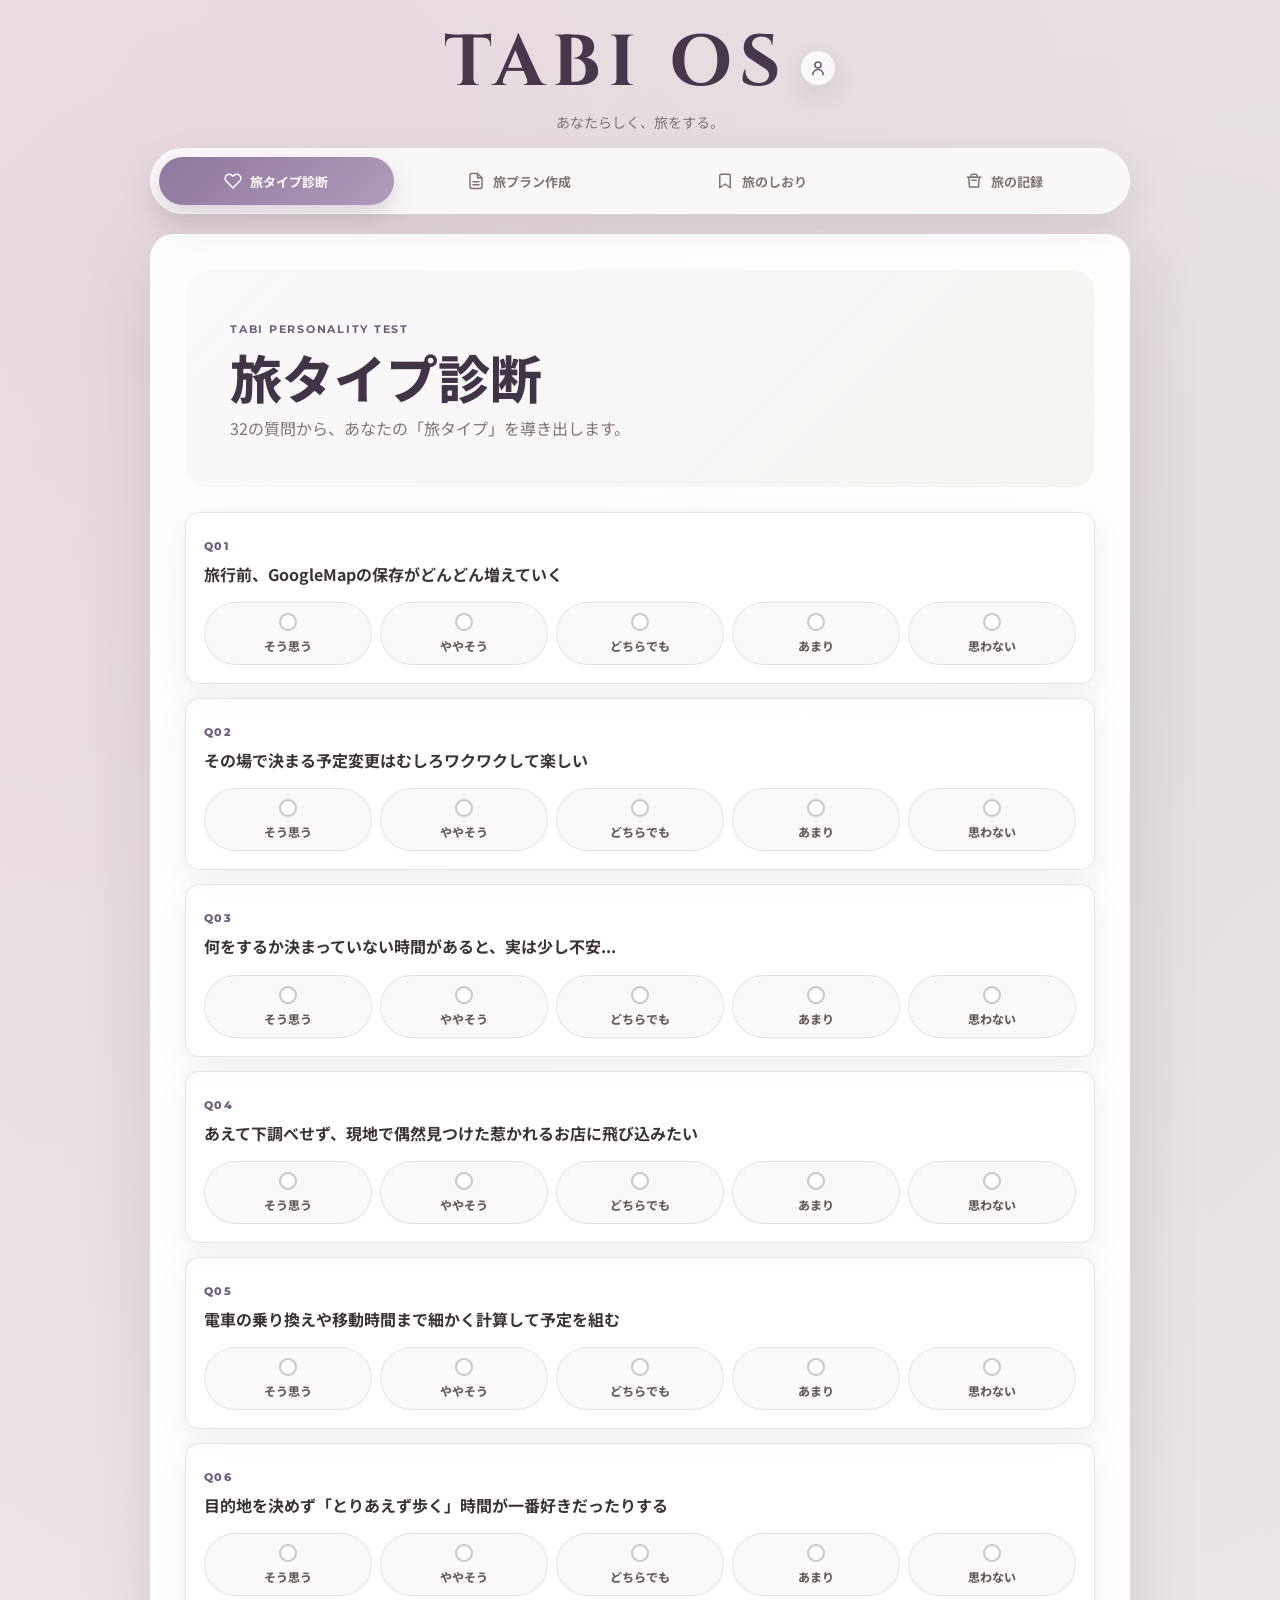
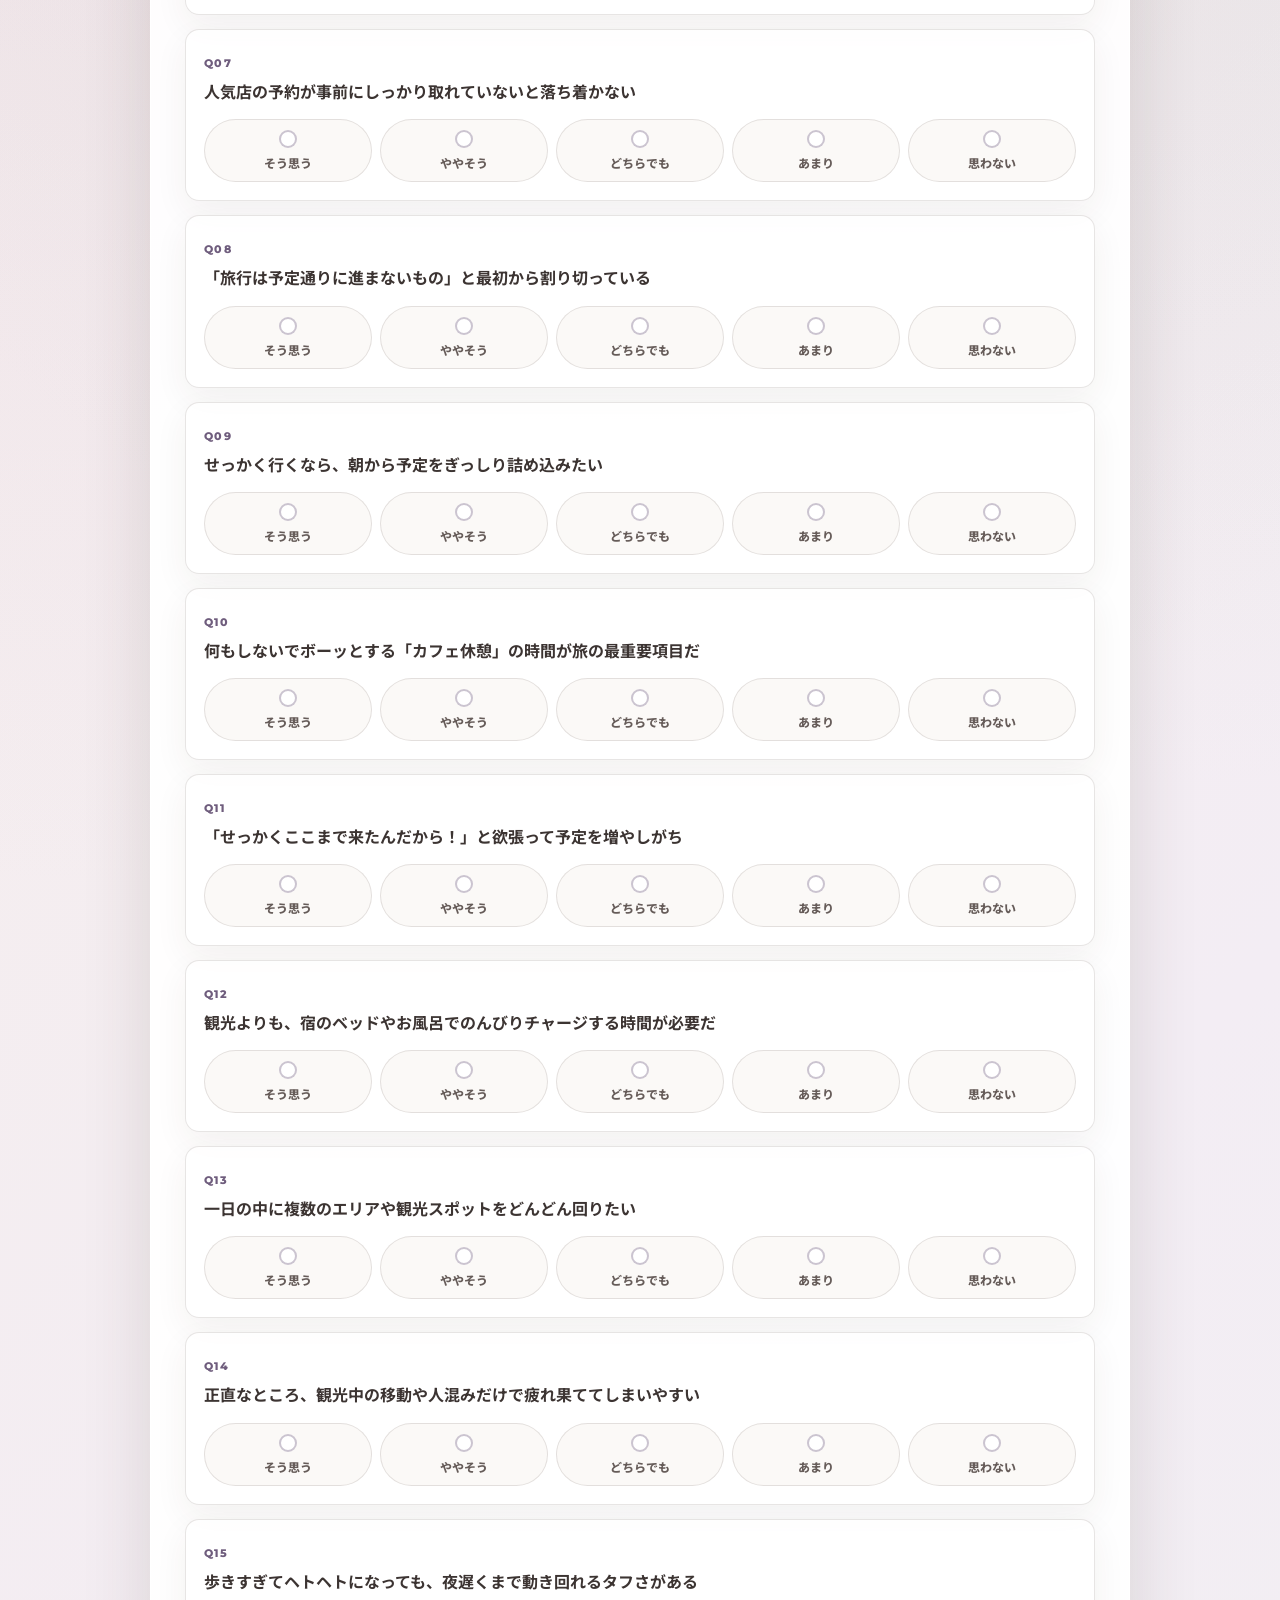
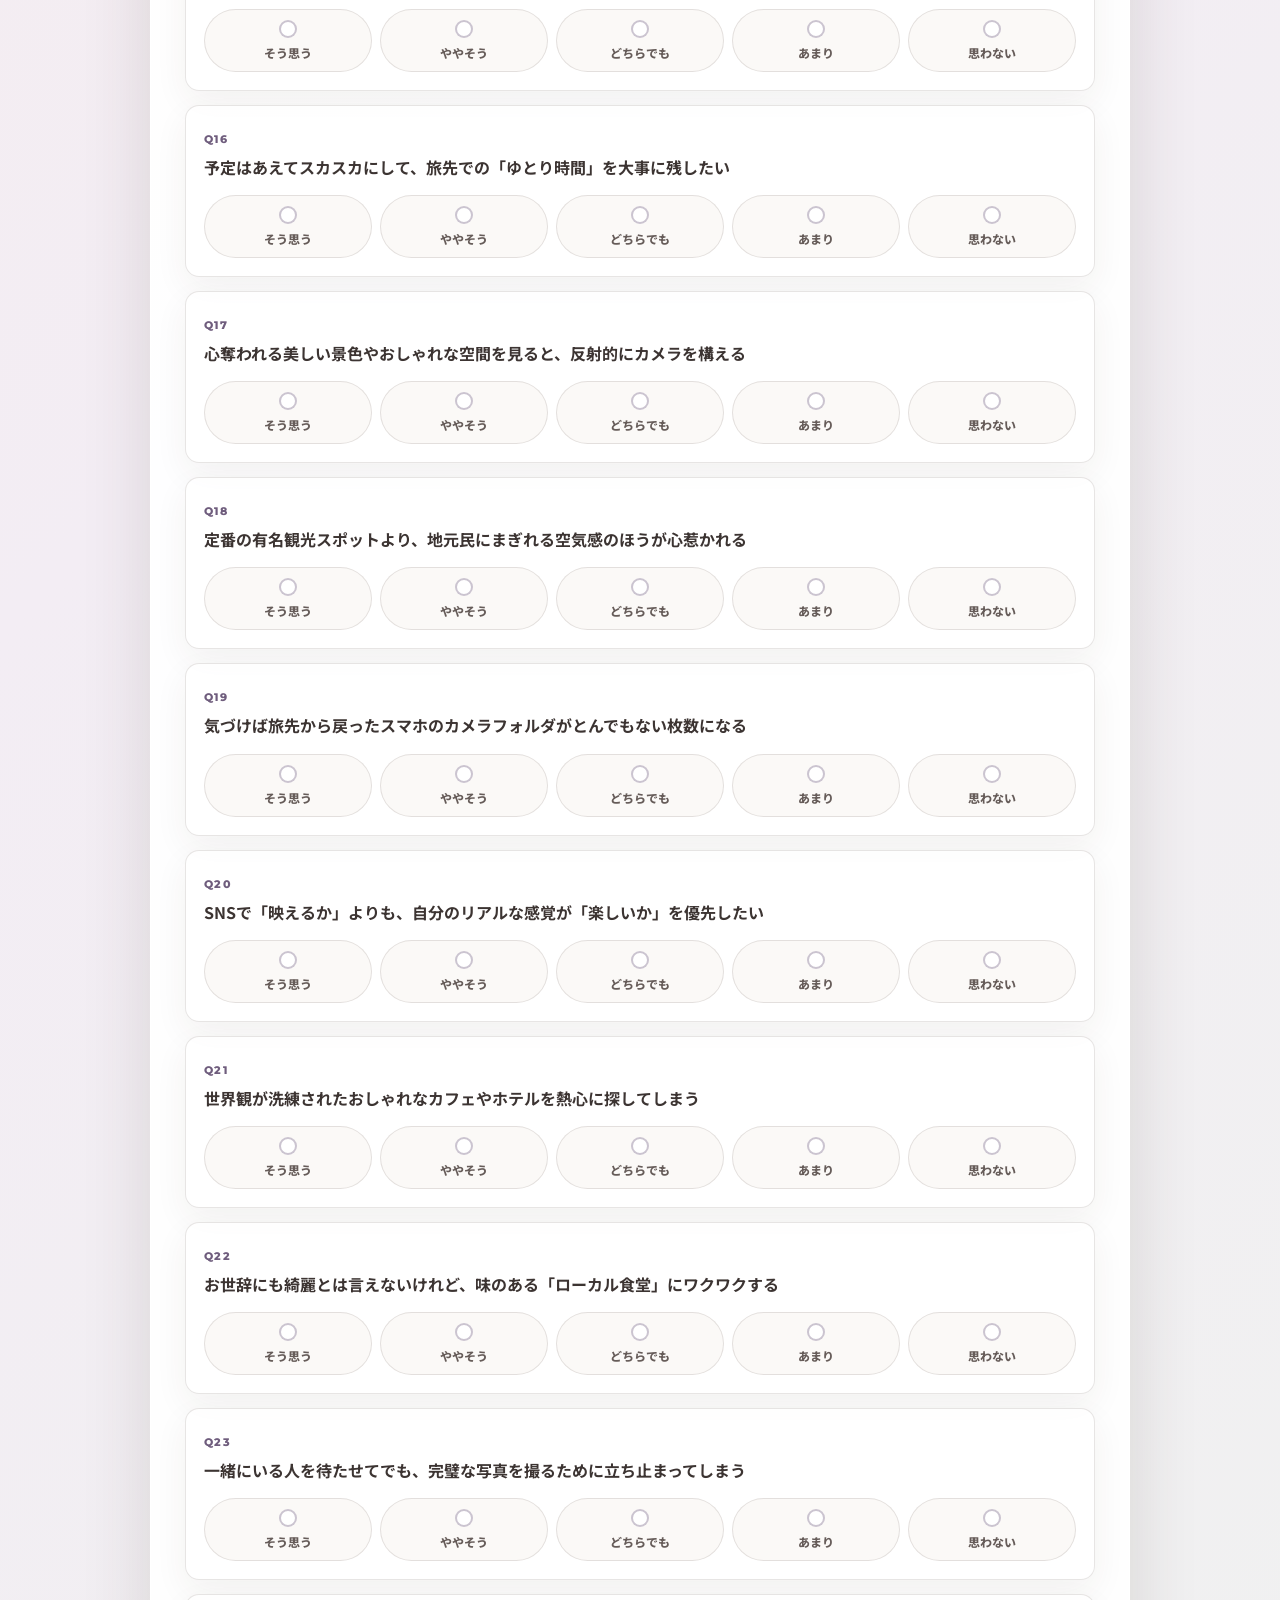
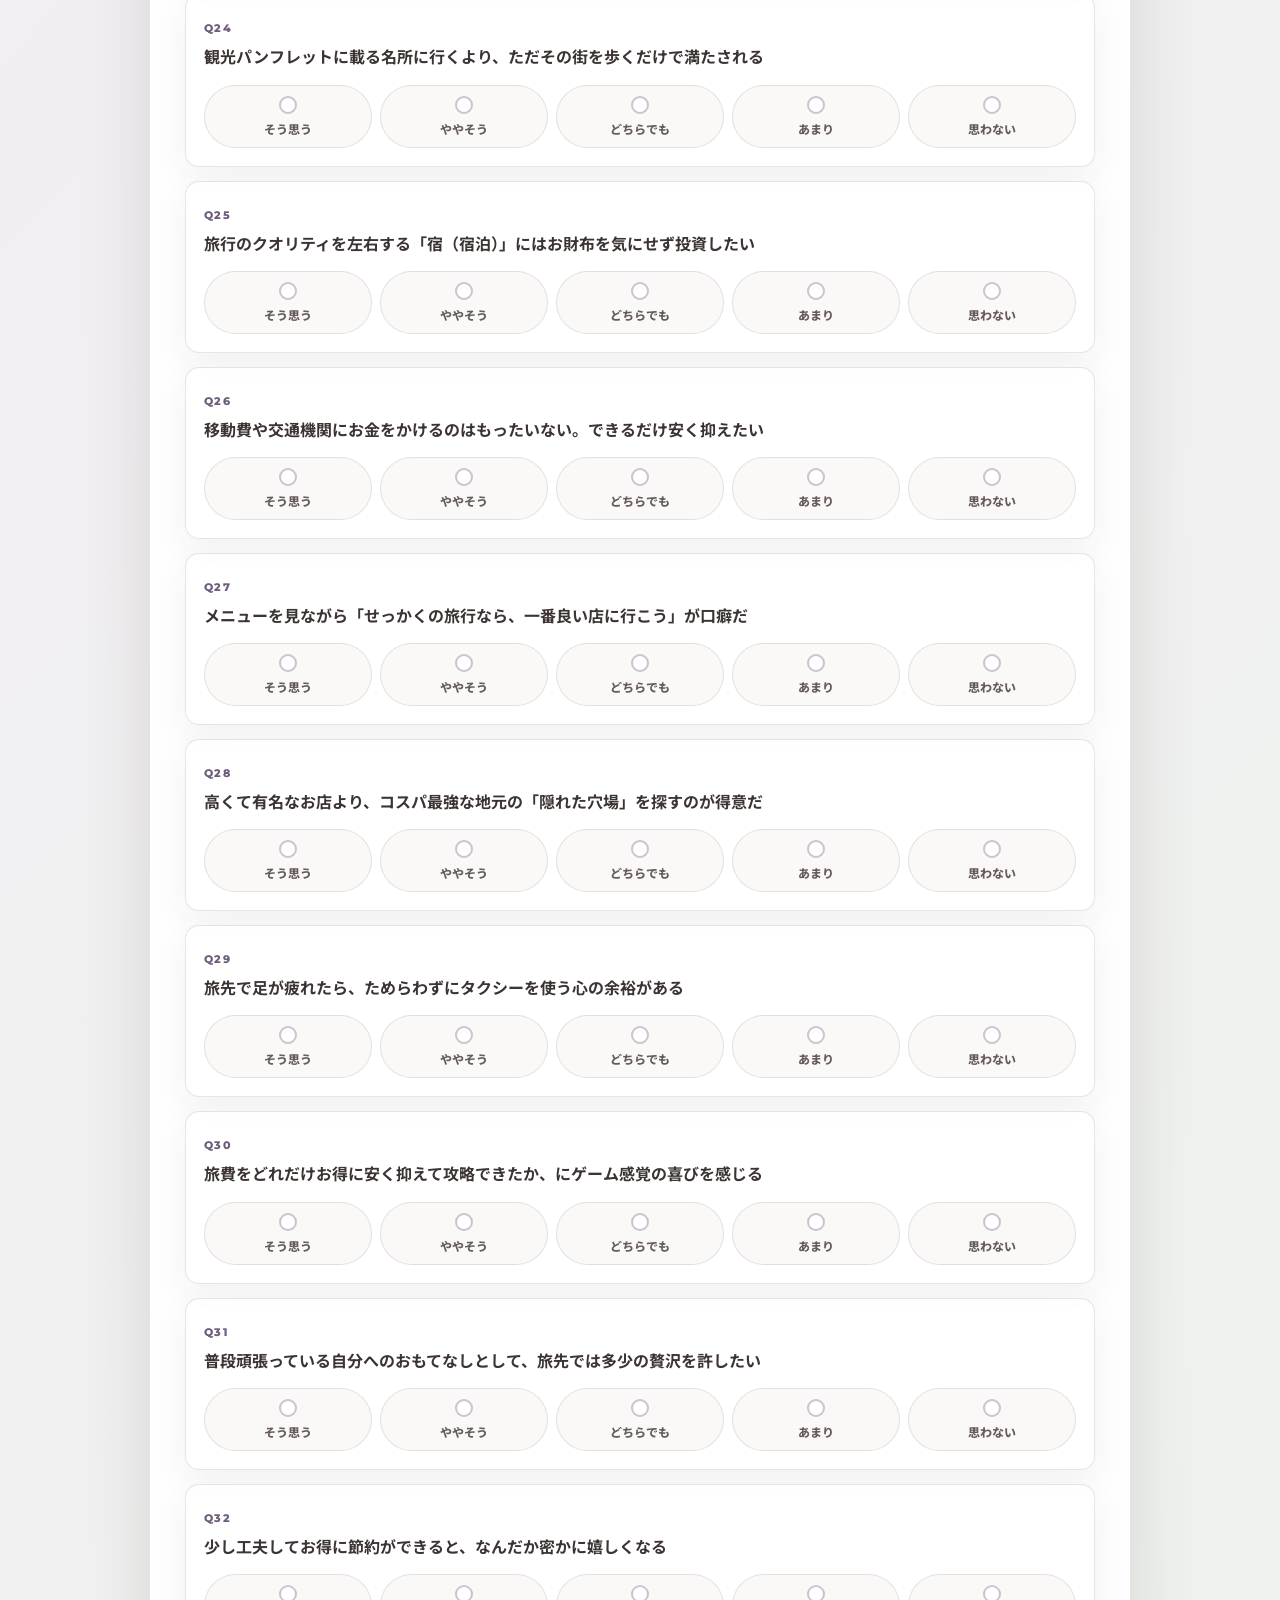
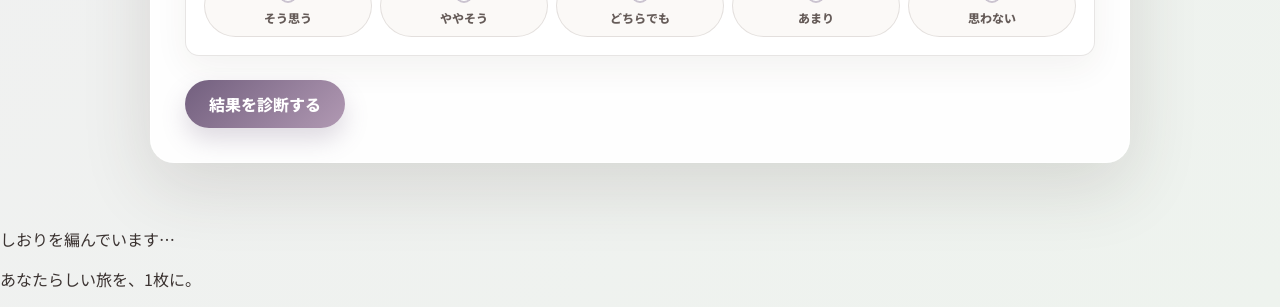
==== index.html @ e1bb1162 "Update index.html" ====
<!DOCTYPE html>
<html lang="ja">
<head>
<meta charset="UTF-8">
<meta name="viewport" content="width=device-width, initial-scale=1.0, user-scalable=no">
<title>TABI OS — あなたらしく、旅をする。</title>
<link rel="preconnect" href="https://fonts.googleapis.com">
<link rel="preconnect" href="https://fonts.gstatic.com" crossorigin>
<link href="https://fonts.googleapis.com/css2?family=Cinzel:wght@600;700&family=Montserrat:wght@400;500;600;700;800&family=Noto+Sans+JP:wght@300;400;500;700&family=Noto+Serif+JP:wght@700&display=swap" rel="stylesheet">
<link rel="stylesheet" href="style.css">
</head>
<body>
<!-- ━━ App Header ━━━━━━━━━━━━━━━━━━━━ -->
<header class="app-header">
<div class="header-brand-row">
<span class="header-eyecatch">TABI OS</span>
<button id="btn-profile" class="profile-btn" type="button" aria-label="プロフィールを表示">
<svg viewBox="0 0 24 24" aria-hidden="true" fill="none" stroke="currentColor" stroke-width="2.2" stroke-linecap="round" stroke-linejoin="round">
<circle cx="12" cy="8" r="4"></circle>
<path d="M5 21a7 7 0 0 1 14 0"></path>
</svg>
</button>
</div>
<p class="header-tagline">あなたらしく、旅をする。</p>
</header>

<!-- ━━ Tab Navigation (sticky) ━━━━━━━ -->
<nav class="tab-nav" id="tabNav">
<button class="tab-btn active" data-panel="diagnosis">
<svg class="tab-icon" viewBox="0 0 24 24" fill="none" stroke="currentColor" stroke-width="2" stroke-linecap="round" stroke-linejoin="round"><path d="M20.84 4.61a5.5 5.5 0 0 0-7.78 0L12 5.67l-1.06-1.06a5.5 5.5 0 0 0-7.78 7.78l1.06 1.06L12 21.23l7.78-7.78 1.06-1.06a5.5 5.5 0 0 0 0-7.78z"></path></svg>
<span class="tab-label">旅タイプ診断</span>
</button>
<button class="tab-btn" data-panel="prompt">
<svg class="tab-icon" viewBox="0 0 24 24" fill="none" stroke="currentColor" stroke-width="2" stroke-linecap="round" stroke-linejoin="round"><path d="M14 2H6a2 2 0 0 0-2 2v16a2 2 0 0 0 2 2h12a2 2 0 0 0 2-2V8z"></path><polyline points="14 2 14 8 20 8"></polyline><line x1="16" y1="13" x2="8" y2="13"></line><line x1="16" y1="17" x2="8" y2="17"></line></svg>
<span class="tab-label">旅プラン作成</span>
</button>
<button class="tab-btn" data-panel="shiori">
<svg class="tab-icon" viewBox="0 0 24 24" fill="none" stroke="currentColor" stroke-width="2" stroke-linecap="round" stroke-linejoin="round"><path d="M19 21l-7-5-7 5V5a2 2 0 0 1 2-2h10a2 2 0 0 1 2 2z"></path></svg>
<span class="tab-label">旅のしおり</span>
</button>
<button class="tab-btn" data-panel="archive">
<svg class="tab-icon" viewBox="0 0 24 24" fill="none" stroke="currentColor" stroke-width="2" stroke-linecap="round" stroke-linejoin="round"><path d="M3 7h18"></path><path d="M5 7l1 13h12l1-13"></path><path d="M9 11h6"></path><path d="M10 3h4a2 2 0 0 1 2 2v2H8V5a2 2 0 0 1 2-2z"></path></svg>
<span class="tab-label">旅の記録</span>
</button>
</nav>

<!-- ━━ Main Panels ━━━━━━━━━━━━━━━━━━━ -->
<main class="app-main">

<!-- ══════════════════════════════════
     PANEL 1: 旅タイプ診断
     ══════════════════════════════════ -->
<section id="panel-diagnosis" class="app-panel active">
  <div class="panel-inner">

    <div class="panel-hero panel-hero--diagnosis">
      <span class="hero-eyecatch">Tabi Personality Test</span>
      <h2 class="hero-title">旅タイプ診断</h2>
      <p class="hero-desc">32の質問から、あなたの「旅タイプ」を導き出します。</p>
    </div>

    <form id="quiz-form" novalidate>
      <div id="questions-container" class="questions-wrapper"></div>
      <div id="quiz-error" class="error-toast" style="display:none;"></div>
      <div class="form-actions">
        <button type="submit" class="btn-primary">結果を診断する</button>
      </div>
    </form>

    <!-- 診断結果 -->
    <div id="result-view" class="diagnosis-result" style="display:none;">
  <div class="result-img-wrap">
    <img id="result-img" class="result-img" src="" alt="旅タイプイラスト">
    <div id="result-img-fallback" class="result-img-fallback">
      <span class="fallback-icon">✦</span>
      <p>イラスト準備中</p>
    </div>
  </div>
      <span id="result-code" class="result-code"></span>
      <h2 id="result-name" class="result-name"></h2>
      <p id="result-tagline" class="result-tagline"></p>
      <div class="result-desc-card">
        <p id="result-desc"></p>
      </div>
      <div class="axis-chart">
        <h4 class="axis-chart-title">— 旅パラメータ —</h4>
        <div class="axis-row">
          <span class="axis-l">P 計画型</span>
          <div class="axis-track"><div id="bar-PF" class="axis-bar"></div></div>
          <span class="axis-r">F 自由型</span>
        </div>
        <div class="axis-row">
          <span class="axis-l">A アクティブ</span>
          <div class="axis-track"><div id="bar-AC" class="axis-bar"></div></div>
          <span class="axis-r">C チル</span>
        </div>
        <div class="axis-row">
          <span class="axis-l">V 映え</span>
          <div class="axis-track"><div id="bar-VE" class="axis-bar"></div></div>
          <span class="axis-r">E 体験</span>
        </div>
        <div class="axis-row">
          <span class="axis-l">L 贅沢</span>
          <div class="axis-track"><div id="bar-LS" class="axis-bar"></div></div>
          <span class="axis-r">S 節約</span>
        </div>
      </div>
      <button id="btn-to-prompt" class="btn-primary mt-20">このタイプで旅プランを作る →</button>
      <button id="btn-save-diagnosis" class="btn-ghost">診断結果を画像保存</button>
      <button id="btn-reset-quiz" class="btn-ghost">もう一度診断する</button>
    </div>

  </div>
</section>

<!-- ══════════════════════════════════
     PANEL 2: 旅プラン作成
     ══════════════════════════════════ -->
<section id="panel-prompt" class="app-panel">
  <div class="panel-inner">

    <div class="panel-hero panel-hero--prompt">
      <span class="hero-eyecatch">Trip Plan Generator</span>
      <h2 class="hero-title">旅プラン作成</h2>
      <p class="hero-desc">条件を入力してChatGPT用プロンプトを生成します。</p>
    </div>

    <form id="prompt-form" novalidate>

      <!-- 01 旅のキャスト -->
      <div class="form-section">
        <h3 class="section-heading"><span class="section-num">01</span>旅のキャスト</h3>

        <div class="form-group">
          <label class="form-label">あなたの旅タイプ <span class="req">*</span></label>
          <select id="my-personality" class="form-select" required>
            <option value="" disabled selected>選択してください</option>
            <option value="旅演出家">旅演出家 (PAVL)</option>
            <option value="景色収集家">景色収集家 (PAVS)</option>
            <option value="感性探訪家">感性探訪家 (PAEL)</option>
            <option value="路地開拓士">路地開拓士 (PAES)</option>
            <option value="余白貴族">余白貴族 (PCVL)</option>
            <option value="カフェ漂流家">カフェ漂流家 (PCVS)</option>
            <option value="癒し滞在家">癒し滞在家 (PCEL)</option>
            <option value="静かな放浪家">静かな放浪家 (PCES)</option>
            <option value="夜更かし演出家">夜更かし演出家 (FAVL)</option>
            <option value="映え放浪家">映え放浪家 (FAVS)</option>
            <option value="自由探検家">自由探検家 (FAEL)</option>
            <option value="気まぐれ開拓士">気まぐれ開拓士 (FAES)</option>
            <option value="月夜の漂流家">月夜の漂流家 (FCVL)</option>
            <option value="余白収集家">余白収集家 (FCVS)</option>
            <option value="空気感旅行家">空気感旅行家 (FCEL)</option>
            <option value="風まかせ人">風まかせ人 (FCES)</option>
          </select>
        </div>

        <div class="form-group">
          <label class="form-label">誰と行く？ <span class="req">*</span></label>
          <div class="chips">
            <input type="radio" id="c-solo" name="companion" value="一人旅" class="chip-r" checked>
            <label for="c-solo" class="chip">一人旅</label>
            <input type="radio" id="c-lover" name="companion" value="恋人" class="chip-r">
            <label for="c-lover" class="chip">恋人</label>
            <input type="radio" id="c-friends" name="companion" value="友達" class="chip-r">
            <label for="c-friends" class="chip">友達</label>
            <input type="radio" id="c-family" name="companion" value="家族" class="chip-r">
            <label for="c-family" class="chip">家族</label>
            <input type="radio" id="c-couple" name="companion" value="夫婦" class="chip-r">
            <label for="c-couple" class="chip">夫婦</label>
          </div>
        </div>

        <div id="partner-wrap" class="form-group" style="display:none;">
          <label class="form-label">同行者の旅タイプ <span class="opt">任意</span></label>
          <select id="partner-personality" class="form-select">
            <option value="">わからない / 指定なし</option>
            <option value="旅演出家">旅演出家 (PAVL)</option>
            <option value="景色収集家">景色収集家 (PAVS)</option>
            <option value="感性探訪家">感性探訪家 (PAEL)</option>
            <option value="路地開拓士">路地開拓士 (PAES)</option>
            <option value="余白貴族">余白貴族 (PCVL)</option>
            <option value="カフェ漂流家">カフェ漂流家 (PCVS)</option>
            <option value="癒し滞在家">癒し滞在家 (PCEL)</option>
            <option value="静かな放浪家">静かな放浪家 (PCES)</option>
            <option value="夜更かし演出家">夜更かし演出家 (FAVL)</option>
            <option value="映え放浪家">映え放浪家 (FAVS)</option>
            <option value="自由探検家">自由探検家 (FAEL)</option>
            <option value="気まぐれ開拓士">気まぐれ開拓士 (FAES)</option>
            <option value="月夜の漂流家">月夜の漂流家 (FCVL)</option>
            <option value="余白収集家">余白収集家 (FCVS)</option>
            <option value="空気感旅行家">空気感旅行家 (FCEL)</option>
            <option value="風まかせ人">風まかせ人 (FCES)</option>
          </select>
        </div>
      </div>

      <!-- 02 旅の輪郭 -->
      <div class="form-section">
        <h3 class="section-heading"><span class="section-num">02</span>旅の輪郭</h3>

        <div class="form-group">
          <label class="form-label" for="destination">行き先 <span class="req">*</span></label>
          <input type="text" id="destination" class="form-input" placeholder="例: 京都、宮古島、韓国ソウル" required>
        </div>

        <div class="form-row">
          <div class="form-group">
            <label class="form-label" for="arrival-dt">到着日時 <span class="req">*</span></label>
            <input type="datetime-local" id="arrival-dt" class="form-input" required>
          </div>
          <div class="form-group">
            <label class="form-label" for="departure-dt">出発日時 <span class="req">*</span></label>
            <input type="datetime-local" id="departure-dt" class="form-input" required>
          </div>
        </div>

        <div class="form-row">
          <div class="form-group">
            <label class="form-label" for="duration">日程 <span class="req">*</span></label>
            <select id="duration" class="form-select" required>
              <option value="" disabled selected>選択</option>
              <option value="日帰り">日帰り</option>
              <option value="1泊2日">1泊2日</option>
              <option value="2泊3日">2泊3日</option>
              <option value="3泊4日">3泊4日</option>
              <option value="4泊以上">4泊以上</option>
            </select>
          </div>
          <div class="form-group">
            <label class="form-label" for="members">人数 <span class="req">*</span></label>
            <input type="number" id="members" class="form-input" min="1" value="1" required>
          </div>
        </div>

        <div class="form-row">
          <div class="form-group">
            <label class="form-label" for="budget">予算（1人） <span class="req">*</span></label>
            <select id="budget" class="form-select" required>
              <option value="" disabled selected>選択</option>
              <option value="3万円以下">3万円以下</option>
              <option value="5万円程度">5万円程度</option>
              <option value="10万円程度">10万円程度</option>
              <option value="15万円以上">15万円以上</option>
            </select>
          </div>
          <div class="form-group">
            <label class="form-label" for="transport">移動手段 <span class="req">*</span></label>
            <select id="transport" class="form-select" required>
              <option value="" disabled selected>選択</option>
              <option value="車・レンタカー">車・レンタカー</option>
              <option value="新幹線">新幹線</option>
              <option value="飛行機">飛行機</option>
              <option value="電車・バス等の公共交通機関">公共交通機関</option>
              <option value="徒歩中心">徒歩中心</option>
              <option value="現地で決める">現地で決める</option>
            </select>
          </div>
        </div>
      </div>

      <!-- 03 コンディション -->
      <div class="form-section">
        <h3 class="section-heading"><span class="section-num">03</span>旅のコンディション</h3>

        <div class="form-group">
          <label class="form-label">旅のテーマ <span class="opt">複数可</span></label>
          <div class="chips">
            <input type="checkbox" id="th-heal" value="癒されたい" class="chip-c">
            <label for="th-heal" class="chip">癒されたい</label>
            <input type="checkbox" id="th-fun" value="はしゃぎたい" class="chip-c">
            <label for="th-fun" class="chip">はしゃぎたい</label>
            <input type="checkbox" id="th-eat" value="食べまくりたい" class="chip-c">
            <label for="th-eat" class="chip">食べまくりたい</label>
            <input type="checkbox" id="th-photo" value="写真を撮りたい" class="chip-c">
            <label for="th-photo" class="chip">写真を撮りたい</label>
            <input type="checkbox" id="th-nature" value="自然に逃げたい" class="chip-c">
            <label for="th-nature" class="chip">自然に逃げたい</label>
            <input type="checkbox" id="th-luxury" value="贅沢したい" class="chip-c">
            <label for="th-luxury" class="chip">贅沢したい</label>
            <input type="checkbox" id="th-special" value="非日常を味わいたい" class="chip-c">
            <label for="th-special" class="chip">非日常を味わいたい</label>
          </div>
        </div>

        <div class="form-group">
          <label class="form-label">体力ペース <span class="req">*</span></label>
          <div class="chips">
            <input type="radio" id="ft-full" name="fatigue" value="朝から夜までアクティブに動ける" class="chip-r" checked>
            <label for="ft-full" class="chip">朝から夜まで動ける</label>
            <input type="radio" id="ft-rest" name="fatigue" value="お昼すぎにカフェ休憩が欲しい" class="chip-r">
            <label for="ft-rest" class="chip">昼に休憩欲しい</label>
            <input type="radio" id="ft-few" name="fatigue" value="1日2〜3箇所をのんびり" class="chip-r">
            <label for="ft-few" class="chip">2〜3箇所で十分</label>
            <input type="radio" id="ft-tired" name="fatigue" value="移動が長いとすぐ疲れる" class="chip-r">
            <label for="ft-tired" class="chip">移動で疲れる</label>
          </div>
        </div>
      </div>

      <!-- 04 こだわりとタブー -->
      <div class="form-section">
        <h3 class="section-heading"><span class="section-num">04</span>こだわりとタブー</h3>

        <div class="form-group">
          <label class="form-label">ごはんの優先事項 <span class="req">*</span></label>
          <div class="chips">
            <input type="radio" id="eat-q" name="eat" value="行列があっても名店に行きたい" class="chip-r" checked>
            <label for="eat-q" class="chip">行列店でも行く</label>
            <input type="radio" id="eat-m" name="eat" value="雰囲気や空間を大切にしたい" class="chip-r">
            <label for="eat-m" class="chip">雰囲気重視</label>
            <input type="radio" id="eat-c" name="eat" value="コスパ重視で美味しい店" class="chip-r">
            <label for="eat-c" class="chip">コスパ重視</label>
            <input type="radio" id="eat-l" name="eat" value="地元の人が愛するローカル店" class="chip-r">
            <label for="eat-l" class="chip">ローカル重視</label>
          </div>
        </div>

        <div class="form-group">
          <label class="form-label">写真・スマホの距離感 <span class="req">*</span></label>
          <div class="chips">
            <input type="radio" id="ph-hv" name="photo" value="最高の1枚のために時間をかけたい" class="chip-r" checked>
            <label for="ph-hv" class="chip">かなり撮りたい</label>
            <input type="radio" id="ph-lt" name="photo" value="思い出用に数枚あれば十分" class="chip-r">
            <label for="ph-lt" class="chip">数枚でOK</label>
            <input type="radio" id="ph-ex" name="photo" value="体験優先でスマホはサブ" class="chip-r">
            <label for="ph-ex" class="chip">体験優先</label>
            <input type="radio" id="ph-dt" name="photo" value="デジタルデトックスしたい" class="chip-r">
            <label for="ph-dt" class="chip">スマホ最小限</label>
          </div>
        </div>

        <div class="form-group">
          <label class="form-label">避けたいこと <span class="opt">複数可</span></label>
          <div class="chips">
            <input type="checkbox" id="av-q" value="行列" class="chip-c">
            <label for="av-q" class="chip">行列</label>
            <input type="checkbox" id="av-cr" value="激しい混雑・人混み" class="chip-c">
            <label for="av-cr" class="chip">人混み</label>
            <input type="checkbox" id="av-er" value="早起き" class="chip-c">
            <label for="av-er" class="chip">早起き</label>
            <input type="checkbox" id="av-ti" value="詰め込みスケジュール" class="chip-c">
            <label for="av-ti" class="chip">詰め込み</label>
            <input type="checkbox" id="av-lm" value="長距離移動" class="chip-c">
            <label for="av-lm" class="chip">長距離移動</label>
            <input type="checkbox" id="av-op" value="観光地価格の店" class="chip-c">
            <label for="av-op" class="chip">観光地価格</label>
          </div>
        </div>

        <div class="form-group">
          <label class="form-label">宿に求めること <span class="opt">複数可</span></label>
          <div class="chips">
            <input type="checkbox" id="ht-sl" value="寝れれば十分" class="chip-c">
            <label for="ht-sl" class="chip">寝れればOK</label>
            <input type="checkbox" id="ht-sa" value="サウナ・整い体験" class="chip-c">
            <label for="ht-sa" class="chip">サウナ</label>
            <input type="checkbox" id="ht-vw" value="客室からの絶景" class="chip-c">
            <label for="ht-vw" class="chip">景色</label>
            <input type="checkbox" id="ht-ph" value="インテリアや空間が映える" class="chip-c">
            <label for="ht-ph" class="chip">映え</label>
            <input type="checkbox" id="ht-on" value="温泉・大浴場" class="chip-c">
            <label for="ht-on" class="chip">温泉</label>
            <input type="checkbox" id="ht-lc" value="交通アクセスの良い立地" class="chip-c">
            <label for="ht-lc" class="chip">立地</label>
          </div>
        </div>
      </div>

      <div id="prompt-error" class="error-toast" style="display:none;"></div>

      <div class="form-actions">
        <button type="submit" class="btn-primary">プロンプトを生成する</button>
      </div>
    </form>

    <!-- プロンプト出力 -->
    <div id="prompt-result" class="prompt-result" style="display:none;">
      <div class="prompt-result-hd">
        <span class="prompt-result-label">Your Prompt</span>
        <button id="btn-copy-prompt" class="btn-copy">コピー</button>
      </div>
      <pre id="prompt-output" class="prompt-output"></pre>
      <p id="copy-toast" class="copy-toast" style="display:none;">✦ コピーしました！ChatGPTに貼り付けてください。</p>
    </div>

  </div>
</section>

<!-- ══════════════════════════════════
     PANEL 3: 旅のしおり
     ══════════════════════════════════ -->
<section id="panel-shiori" class="app-panel">
  <div class="panel-inner">

    <div class="panel-hero panel-hero--shiori">
      <span class="hero-eyecatch">Mobile Shiori</span>
      <h2 class="hero-title">旅のしおり</h2>
      <p class="hero-desc">ChatGPTのJSONを貼り付けて、旅のしおりを生成します。</p>
    </div>

    <div class="form-section">
      <h3 class="section-heading"><span class="section-num">01</span>JSONを貼り付ける</h3>
      <div class="form-group">
        <label class="form-label" for="json-input">ChatGPTの出力（JSON）</label>
        <textarea
          id="json-input"
          class="form-textarea"
          placeholder='{ "trip_title": "...", "trip_concept": "...", "days": [...], "hotel": {...}, "summary": "..." }'
        ></textarea>
      </div>
      <div id="shiori-error" class="error-toast" style="display:none;"></div>
      <div class="form-actions">
        <button id="btn-gen-shiori" class="btn-primary btn-accent">しおりを生成する →</button>
      </div>
    </div>

    <div class="shiori-hint">
      <div class="shiori-hint-icon">✈</div>
      <p>しおりは<strong>別タブ</strong>で開きます。<br>Instagramストーリー用画像（1080×1920px）として保存できます。</p>
    </div>

  </div>
</section>

<!-- ══════════════════════════════════
     PANEL 4: 旅の記録
     ══════════════════════════════════ -->
<section id="panel-archive" class="app-panel">
  <div class="panel-inner">

    <div class="panel-hero panel-hero--archive">
      <span class="hero-eyecatch">Trip Archive</span>
      <h2 class="hero-title">旅の記録</h2>
      <p class="hero-desc">作成したしおりをブラウザに保存し、いつでも見返したりJSONファイルとして出力できます。</p>
    </div>

    <div class="archive-toolbar">
      <div>
        <h3 class="section-heading archive-heading"><span class="section-num">01</span>保存済みのしおり</h3>
        <p class="archive-note">データはこの端末のブラウザ内に保存されます。</p>
      </div>
      <div class="archive-actions">
        <button id="btn-export-archive" class="btn-primary btn-accent">全件をファイル出力</button>
        <button id="btn-clear-archive" class="btn-ghost">記録をクリア</button>
      </div>
    </div>

    <div id="archive-empty" class="archive-empty">
      <span>✦</span>
      <p>まだ保存されたしおりがありません。</p>
    </div>

    <div id="archive-list" class="archive-list"></div>

  </div>
</section>

</main>

<div class="bookmark-loading-overlay" aria-hidden="true">
  <div class="bookmark-loading-card" role="status" aria-live="polite">
    <div class="bookmark-loading-visual" aria-hidden="true">
      <span class="paper-piece paper-piece-a"></span>
      <span class="paper-piece paper-piece-b"></span>
      <span class="paper-piece paper-piece-c"></span>
      <span class="paper-piece paper-piece-d"></span>
      <span class="star-dot star-dot-a"></span>
      <span class="star-dot star-dot-b"></span>
      <span class="star-dot star-dot-c"></span>
      <span class="star-dot star-dot-d"></span>
      <span class="map-pin"></span>
      <span class="route-line"></span>
    </div>
    <p class="bookmark-loading-title">しおりを編んでいます…</p>
    <p class="bookmark-loading-subtitle">あなたらしい旅を、1枚に。</p>
  </div>
</div>

<div id="profile-modal" class="profile-modal" aria-hidden="true">
  <div class="profile-backdrop" data-profile-close></div>
  <section class="profile-panel" role="dialog" aria-modal="true" aria-labelledby="profile-title">
    <button class="profile-close" type="button" data-profile-close aria-label="閉じる">×</button>
    <span class="profile-kicker">My Travel Profile</span>
    <h2 id="profile-title" class="profile-title">あなたの旅タイプ</h2>
    <div id="profile-content" class="profile-content"></div>
  </section>
</div>

<script src="app.js"></script>
</body>
</html>
---- style.css ----
/* ================================================================
   Tabi OS main app styles
   Panels: diagnosis / prompt generator / shiori JSON input
================================================================ */

:root {
  --bg: #f6f0ea;
  --bg-soft: #fbf8f4;
  --card: rgba(255, 255, 255, 0.92);
  --ink: #3c3432;
  --muted: #7f7470;
  --line: rgba(88, 72, 65, 0.14);
  --accent: #9d87a8;
  --accent-deep: #6f5d7d;
  --accent-soft: #eee7f3;
  --sand: #d8c8b8;
  --rose: #d8b9b9;
  --shadow: 0 24px 70px rgba(66, 48, 42, 0.14);
  --radius: 24px;
  --radius-sm: 14px;
  --max: 980px;
}

* {
  box-sizing: border-box;
}

html {
  min-height: 100%;
  scroll-behavior: smooth;
}

body {
  min-height: 100%;
  margin: 0;
  color: var(--ink);
  font-family: "Noto Sans JP", system-ui, -apple-system, BlinkMacSystemFont, "Segoe UI", sans-serif;
  background:
    radial-gradient(circle at 12% 4%, rgba(215, 188, 215, 0.4), transparent 34%),
    radial-gradient(circle at 88% 10%, rgba(207, 219, 206, 0.42), transparent 28%),
    linear-gradient(135deg, #f7eee8 0%, #f3edf4 48%, #eef3ee 100%);
  letter-spacing: 0;
}

button,
input,
select,
textarea {
  font: inherit;
}

button {
  cursor: pointer;
}

.app-header {
  width: min(var(--max), calc(100% - 32px));
  margin: 28px auto 16px;
  text-align: center;
}

.header-brand-row {
  display: inline-flex;
  align-items: center;
  justify-content: center;
  gap: 12px;
}

.header-eyecatch {
  display: block;
  font-family: "Cinzel", serif;
  font-size: clamp(34px, 8vw, 72px);
  font-weight: 700;
  letter-spacing: 0.1em;
  line-height: 1;
  color: #46384a;
}

.profile-btn {
  flex: 0 0 36px;
  width: 36px;
  height: 36px;
  display: inline-grid;
  place-items: center;
  margin-top: 8px;
  border: 1px solid rgba(111, 93, 125, 0.22);
  border-radius: 50%;
  color: var(--accent-deep);
  background: rgba(255, 255, 255, 0.78);
  box-shadow: 0 10px 24px rgba(78, 58, 52, 0.1);
  backdrop-filter: blur(12px);
  transition: transform 0.18s ease, background 0.18s ease, box-shadow 0.18s ease;
}

.profile-btn svg {
  width: 18px;
  height: 18px;
  display: block;
}

.profile-btn:hover {
  transform: translateY(-1px);
  background: #fff;
  box-shadow: 0 14px 30px rgba(78, 58, 52, 0.14);
}

.header-tagline {
  margin: 12px 0 0;
  color: var(--muted);
  font-size: 14px;
}

.tab-nav {
  position: sticky;
  top: 0;
  z-index: 20;
  display: grid;
  grid-template-columns: repeat(4, 1fr);
  gap: 8px;
  width: min(var(--max), calc(100% - 24px));
  margin: 0 auto 20px;
  padding: 8px;
  background: rgba(255, 255, 255, 0.78);
  border: 1px solid rgba(255, 255, 255, 0.72);
  border-radius: 999px;
  box-shadow: 0 12px 34px rgba(78, 58, 52, 0.1);
  backdrop-filter: blur(18px);
}

.tab-btn {
  min-width: 0;
  min-height: 48px;
  display: inline-flex;
  align-items: center;
  justify-content: center;
  gap: 8px;
  padding: 10px 12px;
  border: 0;
  border-radius: 999px;
  color: var(--muted);
  background: transparent;
  transition: transform 0.2s ease, background 0.2s ease, color 0.2s ease, box-shadow 0.2s ease;
}

.tab-btn.active {
  color: #fff;
  background: linear-gradient(135deg, #8e779d, #b09bbb);
  box-shadow: 0 10px 22px rgba(111, 93, 125, 0.22);
}

.tab-icon {
  flex: 0 0 18px;
  width: 18px;
  height: 18px;
}

.tab-label {
  overflow: hidden;
  font-size: 13px;
  font-weight: 700;
  white-space: nowrap;
  text-overflow: ellipsis;
}

.app-main {
  width: min(var(--max), calc(100% - 24px));
  margin: 0 auto 64px;
}

.app-panel {
  display: none;
}

.app-panel.active {
  display: block;
}

.panel-inner {
  padding: clamp(18px, 4vw, 34px);
  background: var(--card);
  border: 1px solid rgba(255, 255, 255, 0.82);
  border-radius: var(--radius);
  box-shadow: var(--shadow);
}

.panel-hero {
  position: relative;
  overflow: hidden;
  margin-bottom: 24px;
  padding: clamp(24px, 6vw, 44px);
  border-radius: 22px;
  background:
    linear-gradient(135deg, rgba(255, 255, 255, 0.76), rgba(255, 255, 255, 0.3)),
    linear-gradient(135deg, #f0e6ed, #eef2e8);
  border: 1px solid rgba(255, 255, 255, 0.78);
}

.panel-hero--prompt {
  background:
    linear-gradient(135deg, rgba(255, 255, 255, 0.76), rgba(255, 255, 255, 0.28)),
    linear-gradient(135deg, #eee7f3, #f4eadf);
}

.panel-hero--shiori {
  background:
    linear-gradient(135deg, rgba(255, 255, 255, 0.76), rgba(255, 255, 255, 0.28)),
    linear-gradient(135deg, #e8f0ee, #f4ebef);
}

.panel-hero--archive {
  background:
    linear-gradient(135deg, rgba(255, 255, 255, 0.76), rgba(255, 255, 255, 0.28)),
    linear-gradient(135deg, #f1ece4, #e8edf0);
}

.hero-eyecatch,
.section-num,
.prompt-result-label {
  font-family: "Montserrat", sans-serif;
  font-size: 11px;
  font-weight: 700;
  letter-spacing: 0.16em;
  text-transform: uppercase;
  color: var(--accent-deep);
}

.hero-title {
  margin: 10px 0 8px;
  font-size: clamp(28px, 7vw, 52px);
  line-height: 1.12;
  font-weight: 800;
  color: #423447;
}

.hero-desc {
  max-width: 620px;
  margin: 0;
  color: var(--muted);
  line-height: 1.8;
}

.questions-wrapper {
  display: grid;
  gap: 14px;
}

.q-card,
.form-section,
.diagnosis-result,
.prompt-result,
.shiori-hint {
  background: rgba(255, 255, 255, 0.78);
  border: 1px solid var(--line);
  border-radius: var(--radius-sm);
  box-shadow: 0 12px 34px rgba(65, 48, 42, 0.06);
}

.q-card {
  padding: 18px;
}

.q-card.error {
  border-color: rgba(190, 82, 82, 0.52);
  box-shadow: 0 0 0 4px rgba(190, 82, 82, 0.08);
}

.q-num {
  display: inline-block;
  margin-bottom: 8px;
  color: var(--accent-deep);
  font-family: "Montserrat", sans-serif;
  font-size: 11px;
  font-weight: 800;
  letter-spacing: 0.12em;
}

.q-text {
  margin: 0 0 14px;
  font-weight: 700;
  line-height: 1.7;
}

.q-options {
  display: grid;
  grid-template-columns: repeat(5, minmax(0, 1fr));
  gap: 8px;
}

.q-options input,
.chip-r,
.chip-c {
  position: absolute;
  opacity: 0;
  pointer-events: none;
}

.q-options label,
.chip {
  min-height: 42px;
  display: inline-flex;
  align-items: center;
  justify-content: center;
  padding: 10px 12px;
  border: 1px solid var(--line);
  border-radius: 999px;
  color: #665c59;
  background: rgba(250, 248, 246, 0.82);
  font-size: 13px;
  font-weight: 700;
  text-align: center;
  transition: background 0.18s ease, color 0.18s ease, border-color 0.18s ease, transform 0.18s ease;
}

.opt-label {
  position: relative;
  flex-direction: column;
  gap: 6px;
}

.opt-circle {
  width: 18px;
  height: 18px;
  border: 2px solid rgba(111, 93, 125, 0.36);
  border-radius: 50%;
  background: #fff;
  transition: border-color 0.18s ease, background 0.18s ease, box-shadow 0.18s ease;
}

.opt-mini {
  font-size: 12px;
  font-weight: 800;
}

.opt-radio:checked ~ .opt-circle {
  border-color: #fff;
  background: #fff;
  box-shadow: inset 0 0 0 5px #8e779d;
}

.opt-label:has(.opt-radio:checked) {
  color: #fff;
  border-color: transparent;
  background: linear-gradient(135deg, #8e779d, #b49ab6);
}

.q-options input:checked + label,
.chip-r:checked + .chip,
.chip-c:checked + .chip {
  color: #fff;
  border-color: transparent;
  background: linear-gradient(135deg, #8e779d, #b49ab6);
}

.form-section {
  margin-top: 18px;
  padding: clamp(18px, 4vw, 28px);
}

.section-heading {
  display: flex;
  align-items: center;
  gap: 10px;
  margin: 0 0 18px;
  font-size: 20px;
}

.section-num {
  display: inline-flex;
  align-items: center;
  justify-content: center;
  width: 38px;
  height: 38px;
  border-radius: 50%;
  background: var(--accent-soft);
}

.form-group {
  margin-top: 16px;
}

.form-row {
  display: grid;
  grid-template-columns: repeat(2, minmax(0, 1fr));
  gap: 14px;
}

.form-label {
  display: block;
  margin-bottom: 8px;
  font-size: 13px;
  font-weight: 800;
  color: #514744;
}

.req {
  color: #b06a76;
}

.opt {
  color: var(--muted);
  font-size: 11px;
}

.form-input,
.form-select,
.form-textarea {
  width: 100%;
  min-height: 48px;
  padding: 12px 14px;
  color: var(--ink);
  background: rgba(255, 255, 255, 0.86);
  border: 1px solid var(--line);
  border-radius: 14px;
  outline: none;
  transition: border-color 0.18s ease, box-shadow 0.18s ease;
}

.form-textarea {
  min-height: 220px;
  resize: vertical;
  line-height: 1.7;
}

.form-input:focus,
.form-select:focus,
.form-textarea:focus {
  border-color: rgba(111, 93, 125, 0.54);
  box-shadow: 0 0 0 4px rgba(157, 135, 168, 0.14);
}

.chips {
  display: flex;
  flex-wrap: wrap;
  gap: 9px;
}

.chip {
  min-width: 96px;
}

.form-actions {
  margin-top: 24px;
  display: flex;
  flex-wrap: wrap;
  gap: 12px;
  align-items: center;
}

.btn-primary,
.btn-ghost,
.btn-copy {
  min-height: 48px;
  border-radius: 999px;
  border: 0;
  font-weight: 800;
}

.btn-primary {
  padding: 0 24px;
  color: #fff;
  background: linear-gradient(135deg, #725f7e, #b199b3);
  box-shadow: 0 12px 24px rgba(111, 93, 125, 0.22);
}

.btn-primary.btn-accent {
  background: linear-gradient(135deg, #6f7f78, #b6aa9d);
}

.btn-ghost {
  padding: 0 20px;
  color: var(--accent-deep);
  background: rgba(238, 231, 243, 0.76);
}

.btn-copy {
  min-height: 38px;
  padding: 0 16px;
  color: var(--accent-deep);
  background: #f1eaf5;
}

.mt-20 {
  margin-top: 20px;
}

.error-toast {
  margin-top: 16px;
  padding: 12px 14px;
  color: #8f3e48;
  background: rgba(255, 235, 237, 0.95);
  border: 1px solid rgba(190, 82, 82, 0.22);
  border-radius: 14px;
  font-weight: 700;
}

.diagnosis-result {
  margin-top: 24px;
  padding: clamp(20px, 5vw, 36px);
  text-align: center;
}

.result-img-wrap {
  position: relative;
  width: min(260px, 68vw);
  aspect-ratio: 1 / 1;
  margin: 0 auto 18px;
  overflow: hidden;
  border-radius: 28px;
  background: #f3edf4;
  box-shadow: 0 18px 42px rgba(80, 64, 74, 0.14);
}

.result-img {
  width: 100%;
  height: 100%;
  display: block;
  object-fit: cover;
}

.result-img-fallback {
  position: absolute;
  inset: 0;
  display: grid;
  place-content: center;
  gap: 8px;
  color: var(--muted);
  background: linear-gradient(135deg, #f4edf3, #f5f0e8);
}

.fallback-icon {
  font-size: 34px;
  color: var(--accent);
}

.result-code {
  display: inline-block;
  margin-bottom: 8px;
  font-family: "Montserrat", sans-serif;
  font-size: 12px;
  font-weight: 800;
  letter-spacing: 0.16em;
  color: var(--accent-deep);
}

.result-name {
  margin: 0;
  font-size: clamp(30px, 8vw, 54px);
  line-height: 1.16;
  font-family: "Noto Serif JP", serif;
}

.result-tagline {
  margin: 12px 0 0;
  color: var(--accent-deep);
  font-weight: 700;
}

.result-desc-card {
  max-width: 680px;
  margin: 18px auto 0;
  padding: 18px;
  border-radius: 18px;
  background: rgba(250, 248, 246, 0.9);
  border: 1px solid var(--line);
  text-align: left;
  line-height: 1.9;
}

.result-desc-card p {
  margin: 0;
}

.axis-chart {
  max-width: 720px;
  margin: 24px auto 0;
  padding: 18px;
  border-radius: 18px;
  background: #fff;
  border: 1px solid var(--line);
}

.axis-chart-title {
  margin: 0 0 14px;
  color: var(--muted);
}

.axis-row {
  display: grid;
  grid-template-columns: 84px 1fr 84px;
  gap: 10px;
  align-items: center;
  margin-top: 10px;
  font-size: 12px;
  font-weight: 800;
}

.axis-l {
  text-align: right;
}

.axis-r {
  text-align: left;
}

.axis-track {
  height: 10px;
  overflow: hidden;
  border-radius: 999px;
  background: #e8e0e7;
}

.axis-bar {
  height: 100%;
  border-radius: inherit;
  background: linear-gradient(90deg, #b49ab6, #7e6a8c);
}

.prompt-result {
  margin-top: 22px;
  overflow: hidden;
}

.prompt-result-hd {
  display: flex;
  justify-content: space-between;
  align-items: center;
  gap: 12px;
  padding: 14px 16px;
  border-bottom: 1px solid var(--line);
}

.prompt-output {
  max-height: 520px;
  margin: 0;
  padding: 18px;
  overflow: auto;
  white-space: pre-wrap;
  word-break: break-word;
  color: #4a4140;
  background: #fff;
  line-height: 1.7;
  font-size: 13px;
}

.copy-toast {
  margin: 0;
  padding: 12px 16px 16px;
  color: var(--accent-deep);
  font-weight: 700;
}

.shiori-hint {
  display: flex;
  align-items: center;
  gap: 14px;
  margin-top: 18px;
  padding: 18px;
}

.shiori-hint-icon {
  flex: 0 0 46px;
  width: 46px;
  height: 46px;
  display: grid;
  place-items: center;
  border-radius: 50%;
  color: #fff;
  background: linear-gradient(135deg, #8e779d, #b6aa9d);
}

.shiori-hint p {
  margin: 0;
  color: var(--muted);
  line-height: 1.8;
}

.archive-toolbar {
  display: flex;
  justify-content: space-between;
  align-items: flex-start;
  gap: 18px;
  margin-top: 8px;
  padding: clamp(18px, 4vw, 26px);
  background: rgba(255, 255, 255, 0.72);
  border: 1px solid var(--line);
  border-radius: var(--radius-sm);
  box-shadow: 0 12px 34px rgba(65, 48, 42, 0.06);
}

.archive-heading {
  margin-bottom: 8px;
}

.archive-note {
  margin: 0;
  color: var(--muted);
  font-size: 13px;
  line-height: 1.7;
}

.archive-actions {
  display: flex;
  flex-wrap: wrap;
  gap: 10px;
  justify-content: flex-end;
}

.archive-list {
  display: grid;
  gap: 14px;
  margin-top: 18px;
}

.archive-card {
  display: grid;
  grid-template-columns: 1fr auto;
  gap: 16px;
  padding: 18px;
  background: rgba(255, 255, 255, 0.82);
  border: 1px solid var(--line);
  border-radius: var(--radius-sm);
  box-shadow: 0 12px 34px rgba(65, 48, 42, 0.06);
}

.archive-meta {
  display: flex;
  flex-wrap: wrap;
  gap: 8px;
  margin-bottom: 10px;
}

.archive-pill {
  display: inline-flex;
  align-items: center;
  min-height: 28px;
  padding: 5px 10px;
  border-radius: 999px;
  color: #6a5e59;
  background: rgba(238, 231, 243, 0.72);
  font-size: 12px;
  font-weight: 800;
}

.archive-title {
  margin: 0;
  color: var(--ink);
  font-family: "Noto Serif JP", serif;
  font-size: 21px;
  line-height: 1.45;
}

.archive-desc {
  margin: 8px 0 0;
  color: var(--muted);
  font-size: 13px;
  line-height: 1.7;
}

.archive-card-actions {
  display: flex;
  flex-direction: column;
  gap: 8px;
  min-width: 150px;
}

.archive-card-actions .btn-copy,
.archive-card-actions .btn-ghost {
  min-height: 38px;
}

.archive-empty {
  display: none;
  margin-top: 18px;
  padding: 34px 20px;
  text-align: center;
  color: var(--muted);
  background: rgba(255, 255, 255, 0.72);
  border: 1px dashed var(--line);
  border-radius: var(--radius-sm);
}

.archive-empty span {
  display: block;
  margin-bottom: 8px;
  color: var(--accent);
  font-size: 30px;
}

.profile-modal {
  position: fixed;
  inset: 0;
  z-index: 100;
  display: none;
  align-items: center;
  justify-content: center;
  padding: 22px;
}

.profile-modal.is-open {
  display: flex;
}

.profile-backdrop {
  position: absolute;
  inset: 0;
  background: rgba(54, 43, 48, 0.32);
  backdrop-filter: blur(12px);
}

.profile-panel {
  position: relative;
  width: min(440px, 100%);
  padding: 28px;
  border: 1px solid rgba(255, 255, 255, 0.82);
  border-radius: 26px;
  background: rgba(255, 255, 255, 0.94);
  box-shadow: 0 28px 80px rgba(66, 48, 42, 0.2);
}

.profile-close {
  position: absolute;
  top: 14px;
  right: 14px;
  width: 34px;
  height: 34px;
  border: 0;
  border-radius: 50%;
  color: var(--muted);
  background: rgba(238, 231, 243, 0.78);
  font-size: 20px;
  line-height: 1;
}

.profile-kicker {
  display: block;
  margin-bottom: 8px;
  color: var(--accent-deep);
  font-family: "Montserrat", sans-serif;
  font-size: 11px;
  font-weight: 800;
  letter-spacing: 0.16em;
  text-transform: uppercase;
}

.profile-title {
  margin: 0 0 18px;
  color: var(--ink);
  font-size: 24px;
}

.profile-card {
  display: grid;
  grid-template-columns: 86px 1fr;
  gap: 16px;
  align-items: center;
}

.profile-img {
  width: 86px;
  aspect-ratio: 1 / 1;
  border-radius: 20px;
  object-fit: cover;
  background: var(--accent-soft);
}

.profile-code {
  display: inline-block;
  margin-bottom: 5px;
  color: var(--accent-deep);
  font-family: "Montserrat", sans-serif;
  font-size: 11px;
  font-weight: 800;
  letter-spacing: 0.14em;
}

.profile-name {
  margin: 0;
  color: var(--ink);
  font-family: "Noto Serif JP", serif;
  font-size: 28px;
  line-height: 1.2;
}

.profile-tagline {
  margin: 8px 0 0;
  color: var(--accent-deep);
  font-size: 13px;
  font-weight: 700;
  line-height: 1.6;
}

.profile-desc {
  margin: 18px 0 0;
  padding: 16px;
  border: 1px solid var(--line);
  border-radius: 18px;
  color: var(--muted);
  background: rgba(250, 248, 246, 0.9);
  font-size: 13px;
  line-height: 1.8;
}

.profile-empty {
  margin: 0;
  color: var(--muted);
  line-height: 1.8;
}

@media (hover: hover) {
  .tab-btn:hover,
  .btn-primary:hover,
  .btn-ghost:hover,
  .btn-copy:hover,
  .q-options label:hover,
  .chip:hover {
    transform: translateY(-1px);
  }
}

@media (max-width: 720px) {
  .app-header {
    margin-top: 22px;
  }

  .header-brand-row {
    gap: 8px;
  }

  .profile-btn {
    width: 32px;
    height: 32px;
    flex-basis: 32px;
    margin-top: 4px;
  }

  .tab-nav {
    width: calc(100% - 16px);
    gap: 4px;
    padding: 6px;
  }

  .tab-btn {
    min-height: 46px;
    padding: 8px 6px;
    gap: 4px;
  }

  .tab-label {
    font-size: 10px;
  }

  .app-main {
    width: calc(100% - 16px);
  }

  .panel-inner {
    padding: 14px;
    border-radius: 22px;
  }

  .panel-hero {
    padding: 22px;
  }

  .q-options {
    grid-template-columns: 1fr;
  }

  .q-options label {
    justify-content: flex-start;
    min-height: 40px;
  }

  .form-row {
    grid-template-columns: 1fr;
    gap: 0;
  }

  .chip {
    min-width: 0;
    flex: 1 1 calc(50% - 9px);
  }

  .axis-row {
    grid-template-columns: 68px 1fr 68px;
    gap: 8px;
  }

  .shiori-hint {
    align-items: flex-start;
  }

  .archive-toolbar,
  .archive-card {
    grid-template-columns: 1fr;
  }

  .archive-toolbar {
    flex-direction: column;
  }

  .archive-actions,
  .archive-card-actions {
    width: 100%;
  }

  .archive-actions .btn-primary,
  .archive-actions .btn-ghost,
  .archive-card-actions .btn-copy,
  .archive-card-actions .btn-ghost {
    width: 100%;
  }

  .profile-panel {
    padding: 24px 18px;
  }

  .profile-card {
    grid-template-columns: 72px 1fr;
  }

  .profile-img {
    width: 72px;
  }
}
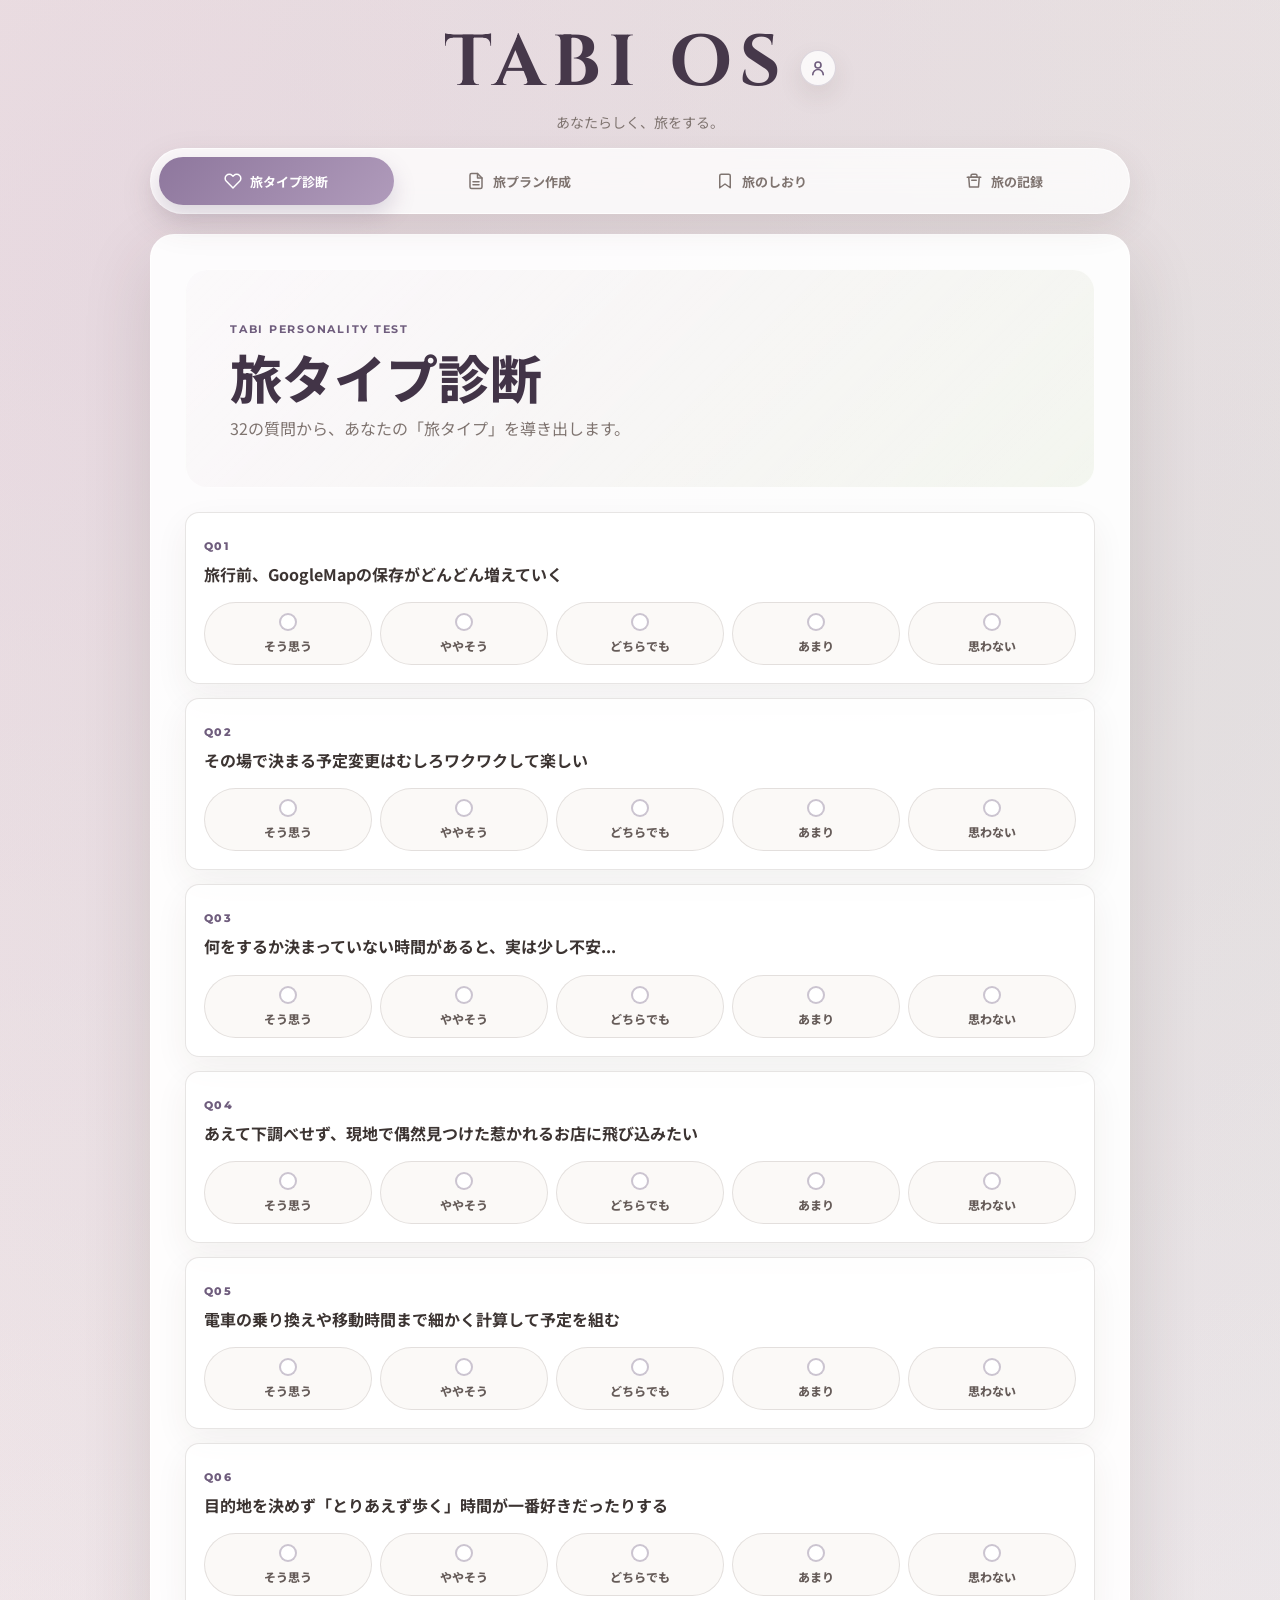
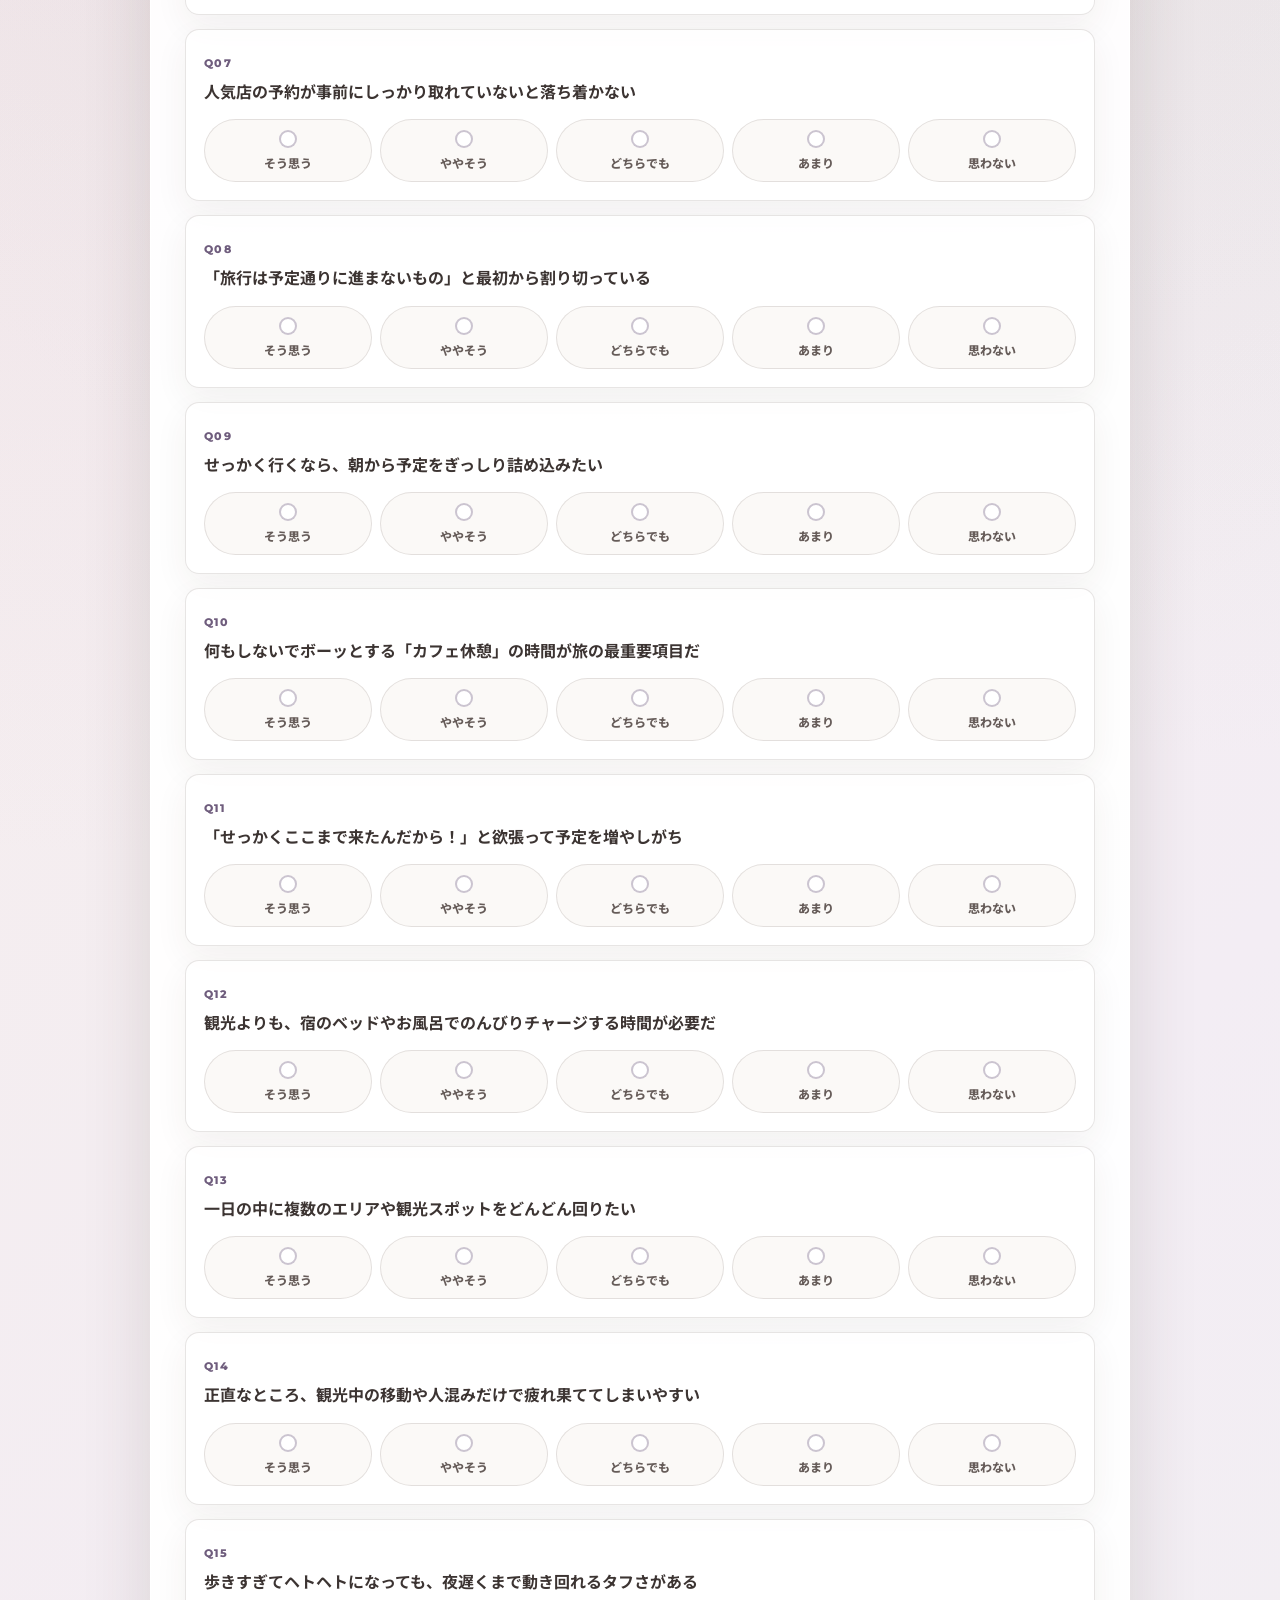
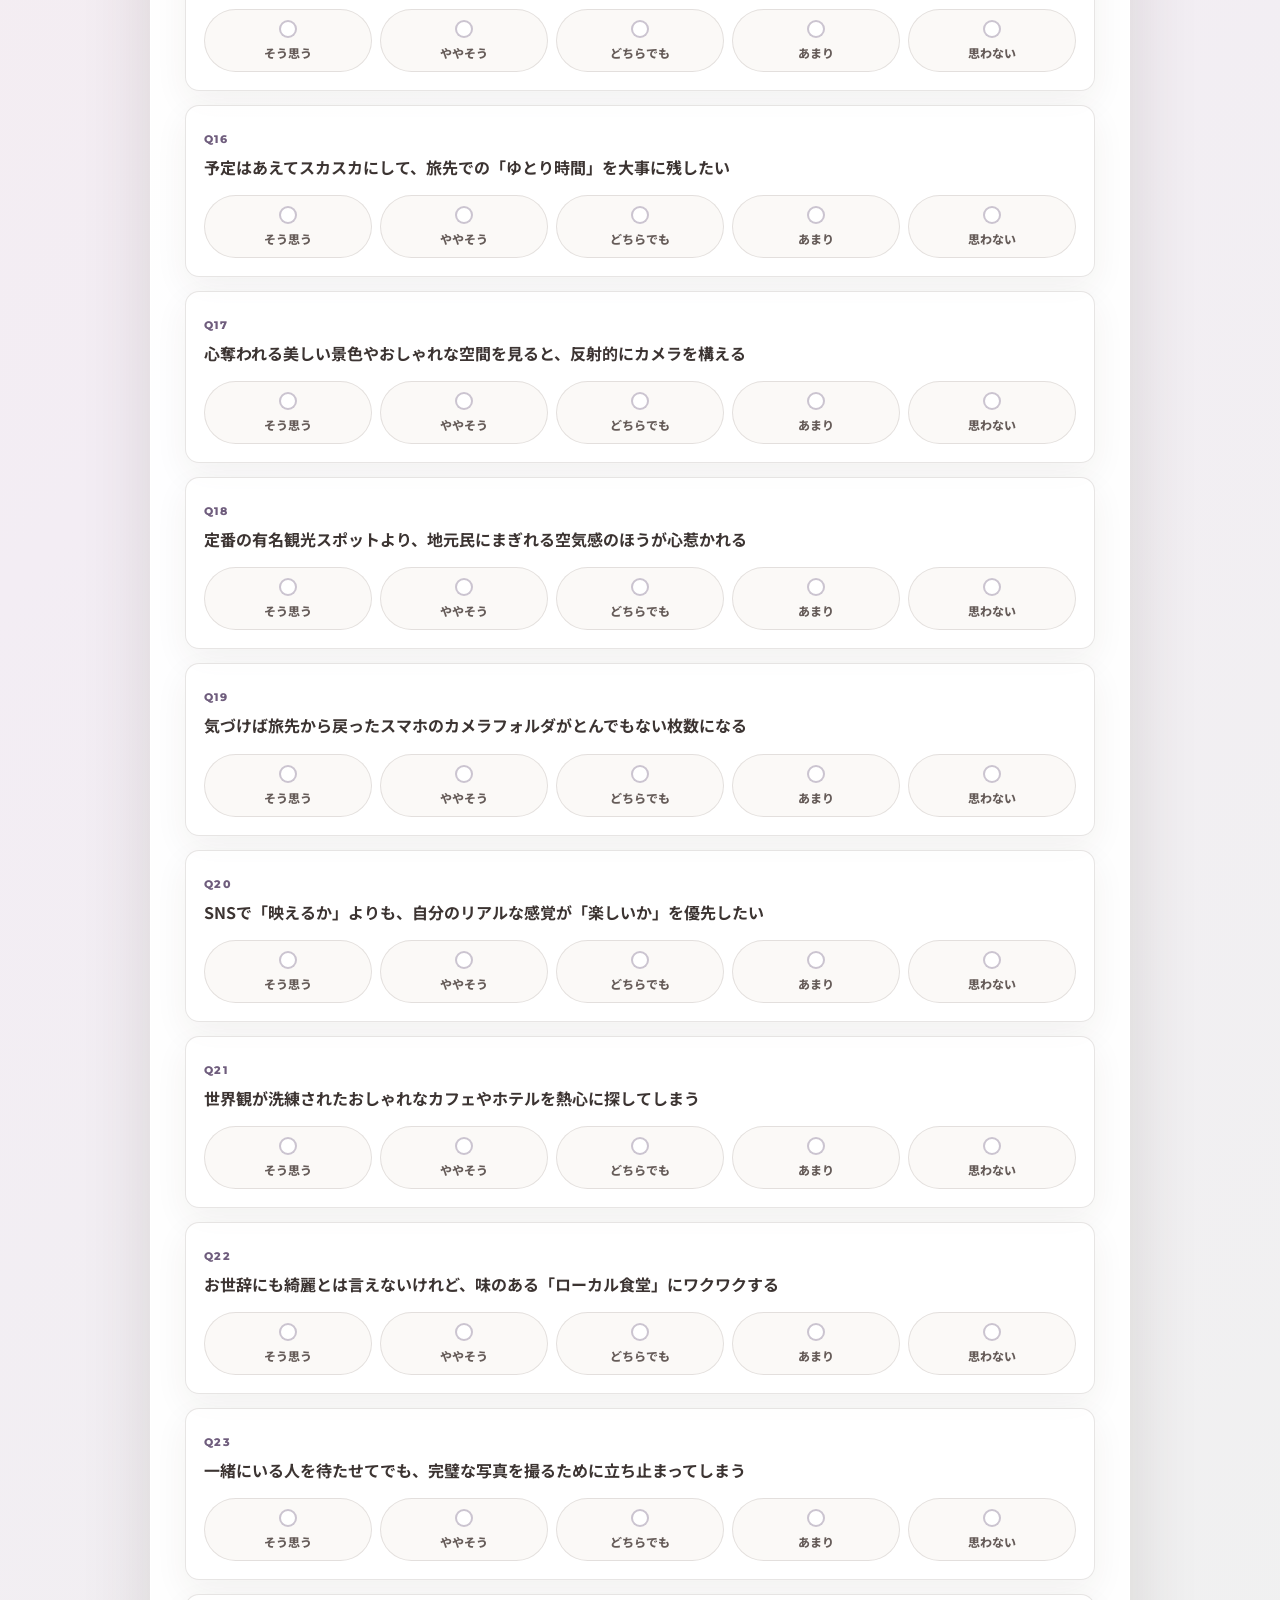
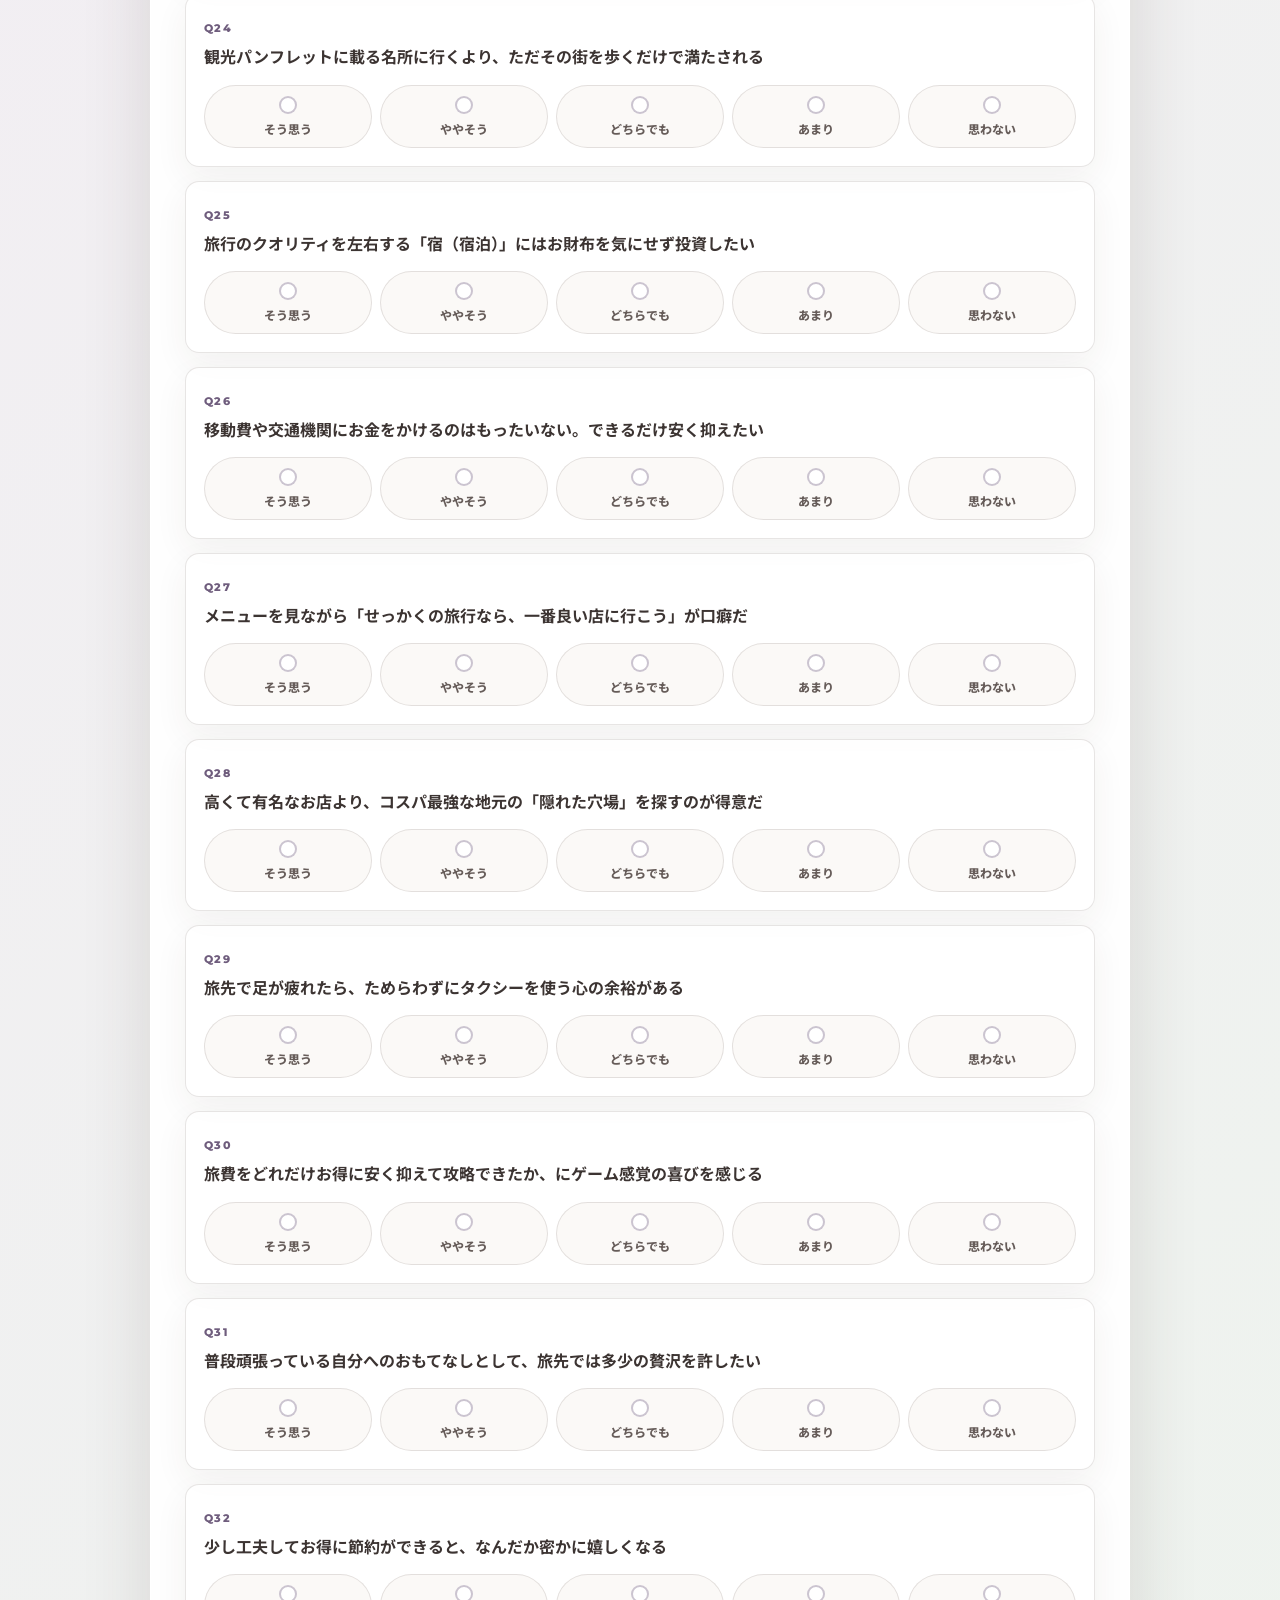
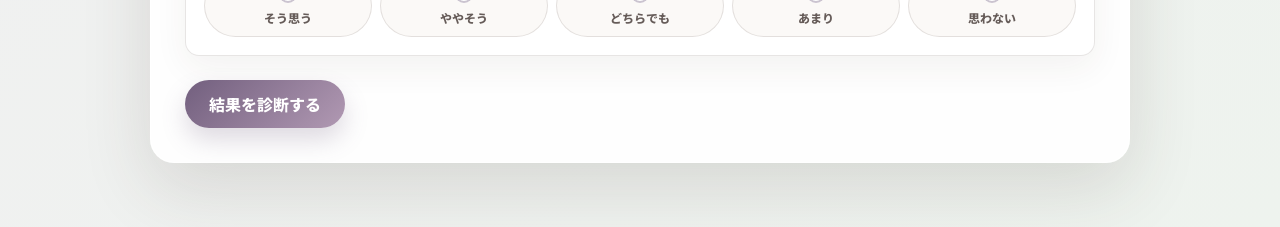
==== commit 8b3cf142: "Update index.html" ====
--- a/index.html
+++ b/index.html
@@ -470,6 +470,10 @@
       <span class="star-dot star-dot-d"></span>
       <span class="map-pin"></span>
       <span class="route-line"></span>
+      <span class="post-box"></span>
+      <span class="post-envelope"></span>
+      <span class="post-paper post-paper-a"></span>
+      <span class="post-paper post-paper-b"></span>
     </div>
     <p class="bookmark-loading-title">しおりを編んでいます…</p>
     <p class="bookmark-loading-subtitle">あなたらしい旅を、1枚に。</p>
--- a/style.css
+++ b/style.css
@@ -906,6 +906,223 @@
   line-height: 1.8;
 }
 
+.bookmark-loading-overlay {
+  position: fixed;
+  inset: 0;
+  z-index: 120;
+  display: flex;
+  align-items: center;
+  justify-content: center;
+  padding: 24px;
+  visibility: hidden;
+  opacity: 0;
+  background:
+    radial-gradient(circle at 20% 18%, rgba(214, 193, 221, 0.42), transparent 32%),
+    radial-gradient(circle at 82% 76%, rgba(218, 204, 184, 0.34), transparent 30%),
+    linear-gradient(135deg, rgba(246, 239, 246, 0.96), rgba(250, 247, 239, 0.96));
+  backdrop-filter: blur(16px);
+  transition: opacity 0.28s ease, visibility 0.28s ease;
+}
+
+.bookmark-loading-overlay.is-active {
+  visibility: visible;
+  opacity: 1;
+}
+
+.bookmark-loading-card {
+  width: min(360px, 100%);
+  min-height: 320px;
+  display: flex;
+  flex-direction: column;
+  align-items: center;
+  justify-content: center;
+  padding: 34px 26px;
+  border: 1px solid rgba(255, 255, 255, 0.82);
+  border-radius: 28px;
+  background: rgba(255, 255, 255, 0.88);
+  box-shadow: 0 28px 80px rgba(66, 48, 42, 0.18);
+  transform: translateY(14px) scale(0.96);
+  opacity: 0;
+}
+
+.bookmark-loading-overlay.is-active .bookmark-loading-card {
+  animation: bookmarkCardIn 0.5s ease forwards;
+}
+
+.bookmark-loading-visual {
+  position: relative;
+  width: 210px;
+  height: 138px;
+  margin-bottom: 24px;
+}
+
+.paper-piece {
+  position: absolute;
+  width: 42px;
+  height: 52px;
+  border-radius: 10px;
+  background: linear-gradient(145deg, #fffdf8, #eee7f3);
+  border: 1px solid rgba(111, 93, 125, 0.14);
+  box-shadow: 0 12px 28px rgba(80, 64, 74, 0.12);
+  animation: paperFloat 2.1s ease-in-out infinite;
+}
+
+.paper-piece::after {
+  content: '';
+  position: absolute;
+  left: 9px;
+  right: 9px;
+  top: 16px;
+  height: 2px;
+  border-radius: 99px;
+  background: rgba(157, 135, 168, 0.28);
+  box-shadow: 0 10px 0 rgba(216, 200, 184, 0.32);
+}
+
+.paper-piece-a {
+  left: 18px;
+  top: 28px;
+  transform: rotate(-7deg);
+}
+
+.paper-piece-b {
+  left: 76px;
+  top: 12px;
+  width: 50px;
+  height: 62px;
+  animation-delay: 0.18s;
+}
+
+.paper-piece-c {
+  right: 24px;
+  top: 35px;
+  transform: rotate(6deg);
+  animation-delay: 0.36s;
+}
+
+.paper-piece-d {
+  left: 96px;
+  bottom: 2px;
+  width: 44px;
+  height: 50px;
+  background: linear-gradient(145deg, #fbf7f1, #f0e6ed);
+  animation-delay: 0.54s;
+}
+
+.star-dot {
+  position: absolute;
+  width: 8px;
+  height: 8px;
+  border-radius: 50%;
+  background: #b49ab6;
+  opacity: 0.55;
+  animation: starBlink 1.7s ease-in-out infinite;
+}
+
+.star-dot-a { left: 8px; top: 8px; }
+.star-dot-b { right: 18px; top: 8px; animation-delay: 0.3s; background: #d8c8b8; }
+.star-dot-c { left: 42px; bottom: 14px; animation-delay: 0.6s; }
+.star-dot-d { right: 52px; bottom: 22px; animation-delay: 0.9s; background: #c9b8ce; }
+
+.route-line {
+  position: absolute;
+  left: 38px;
+  right: 36px;
+  top: 88px;
+  height: 3px;
+  border-radius: 999px;
+  background-image: linear-gradient(90deg, rgba(111, 93, 125, 0.42) 45%, transparent 0);
+  background-size: 14px 3px;
+  animation: routeWeave 1.1s linear infinite;
+}
+
+.map-pin {
+  position: absolute;
+  right: 26px;
+  top: 68px;
+  width: 18px;
+  height: 18px;
+  border-radius: 50% 50% 50% 0;
+  background: #9d87a8;
+  transform: rotate(-45deg);
+  box-shadow: 0 10px 24px rgba(111, 93, 125, 0.18);
+  animation: pinPulse 1.6s ease-in-out infinite;
+}
+
+.map-pin::after {
+  content: '';
+  position: absolute;
+  inset: 5px;
+  border-radius: 50%;
+  background: #fffdf8;
+}
+
+.bookmark-loading-title {
+  margin: 0;
+  color: var(--ink);
+  font-family: "Noto Serif JP", serif;
+  font-size: 22px;
+  font-weight: 700;
+  line-height: 1.5;
+}
+
+.bookmark-loading-subtitle {
+  margin: 8px 0 0;
+  color: var(--muted);
+  font-size: 13px;
+  font-weight: 700;
+  line-height: 1.7;
+}
+
+@keyframes bookmarkCardIn {
+  from {
+    opacity: 0;
+    transform: translateY(14px) scale(0.96);
+  }
+  to {
+    opacity: 1;
+    transform: translateY(0) scale(1);
+  }
+}
+
+@keyframes paperFloat {
+  0%, 100% {
+    translate: 0 0;
+  }
+  50% {
+    translate: 0 -10px;
+  }
+}
+
+@keyframes starBlink {
+  0%, 100% {
+    opacity: 0.2;
+    transform: scale(0.85);
+  }
+  50% {
+    opacity: 0.86;
+    transform: scale(1.15);
+  }
+}
+
+@keyframes routeWeave {
+  from {
+    background-position: 0 0;
+  }
+  to {
+    background-position: 28px 0;
+  }
+}
+
+@keyframes pinPulse {
+  0%, 100% {
+    transform: rotate(-45deg) translateY(0) scale(1);
+  }
+  50% {
+    transform: rotate(-45deg) translateY(-4px) scale(1.06);
+  }
+}
+
 @media (hover: hover) {
   .tab-btn:hover,
   .btn-primary:hover,
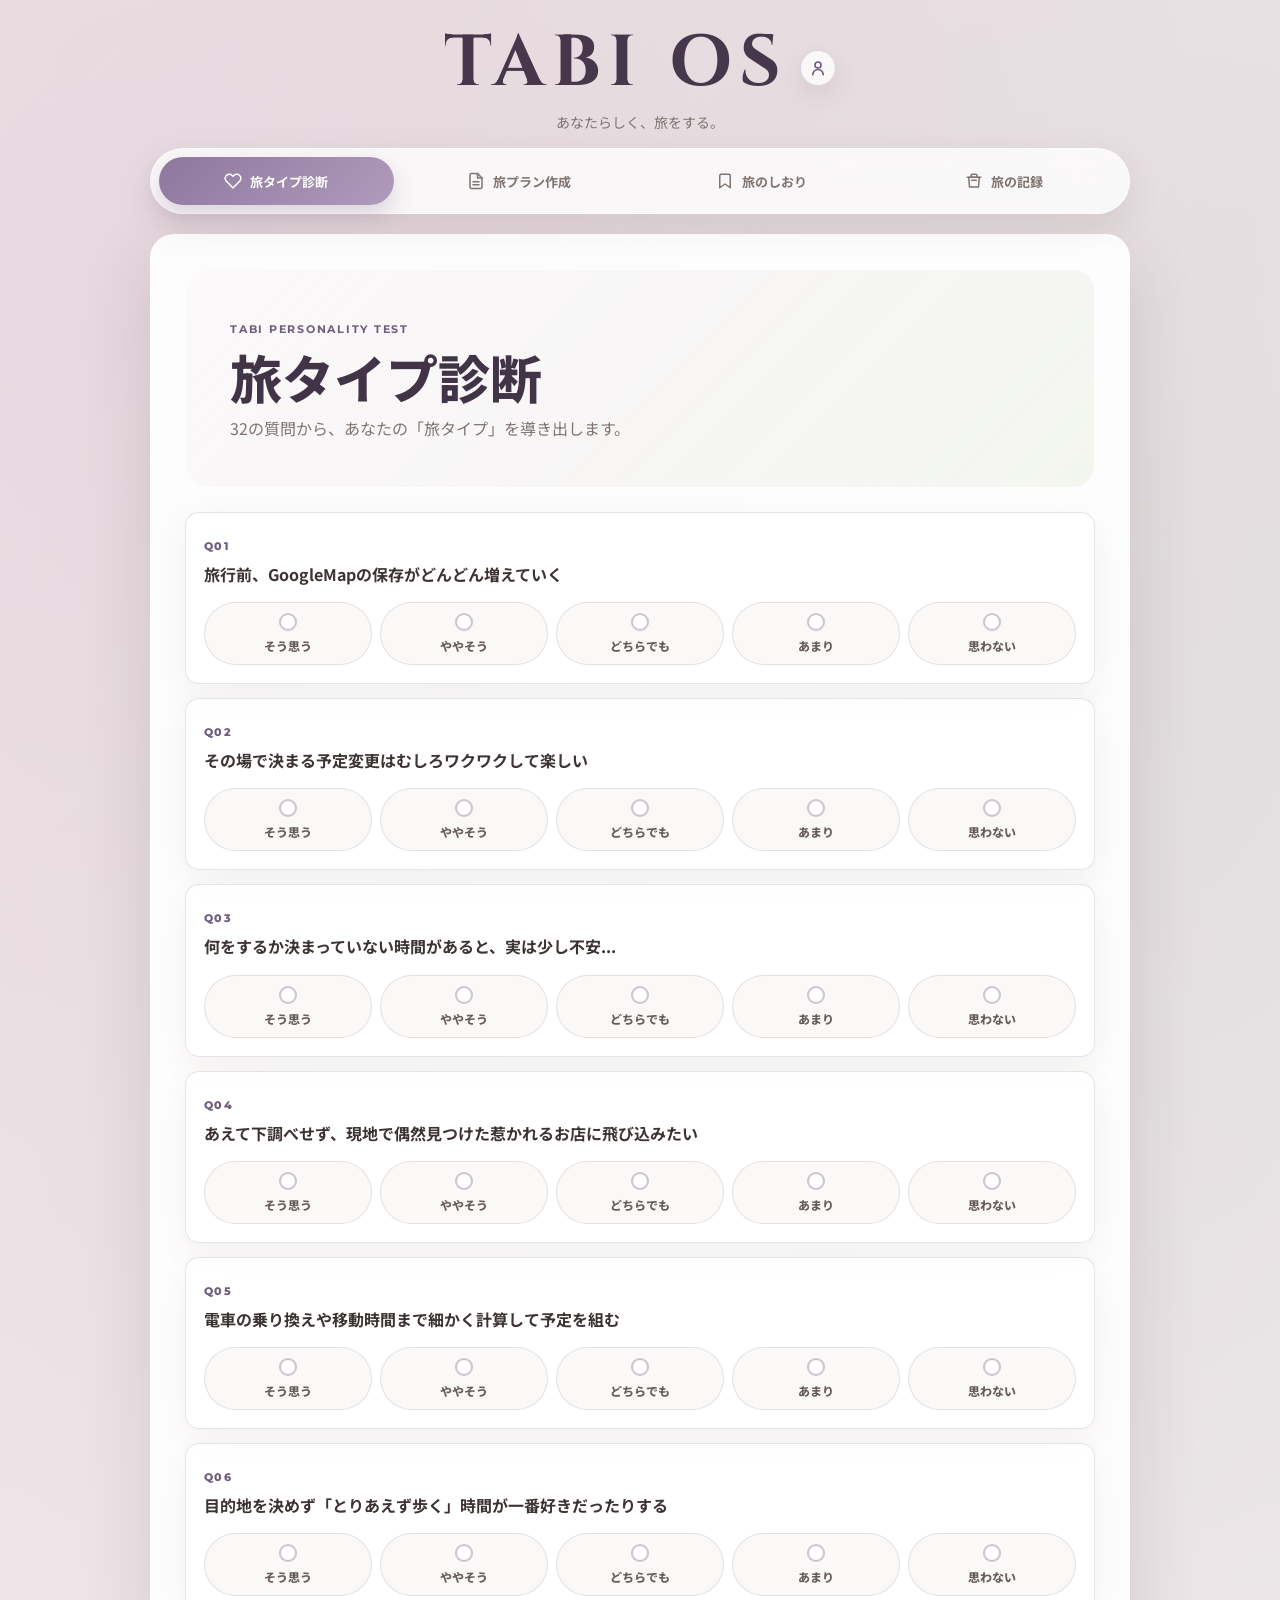
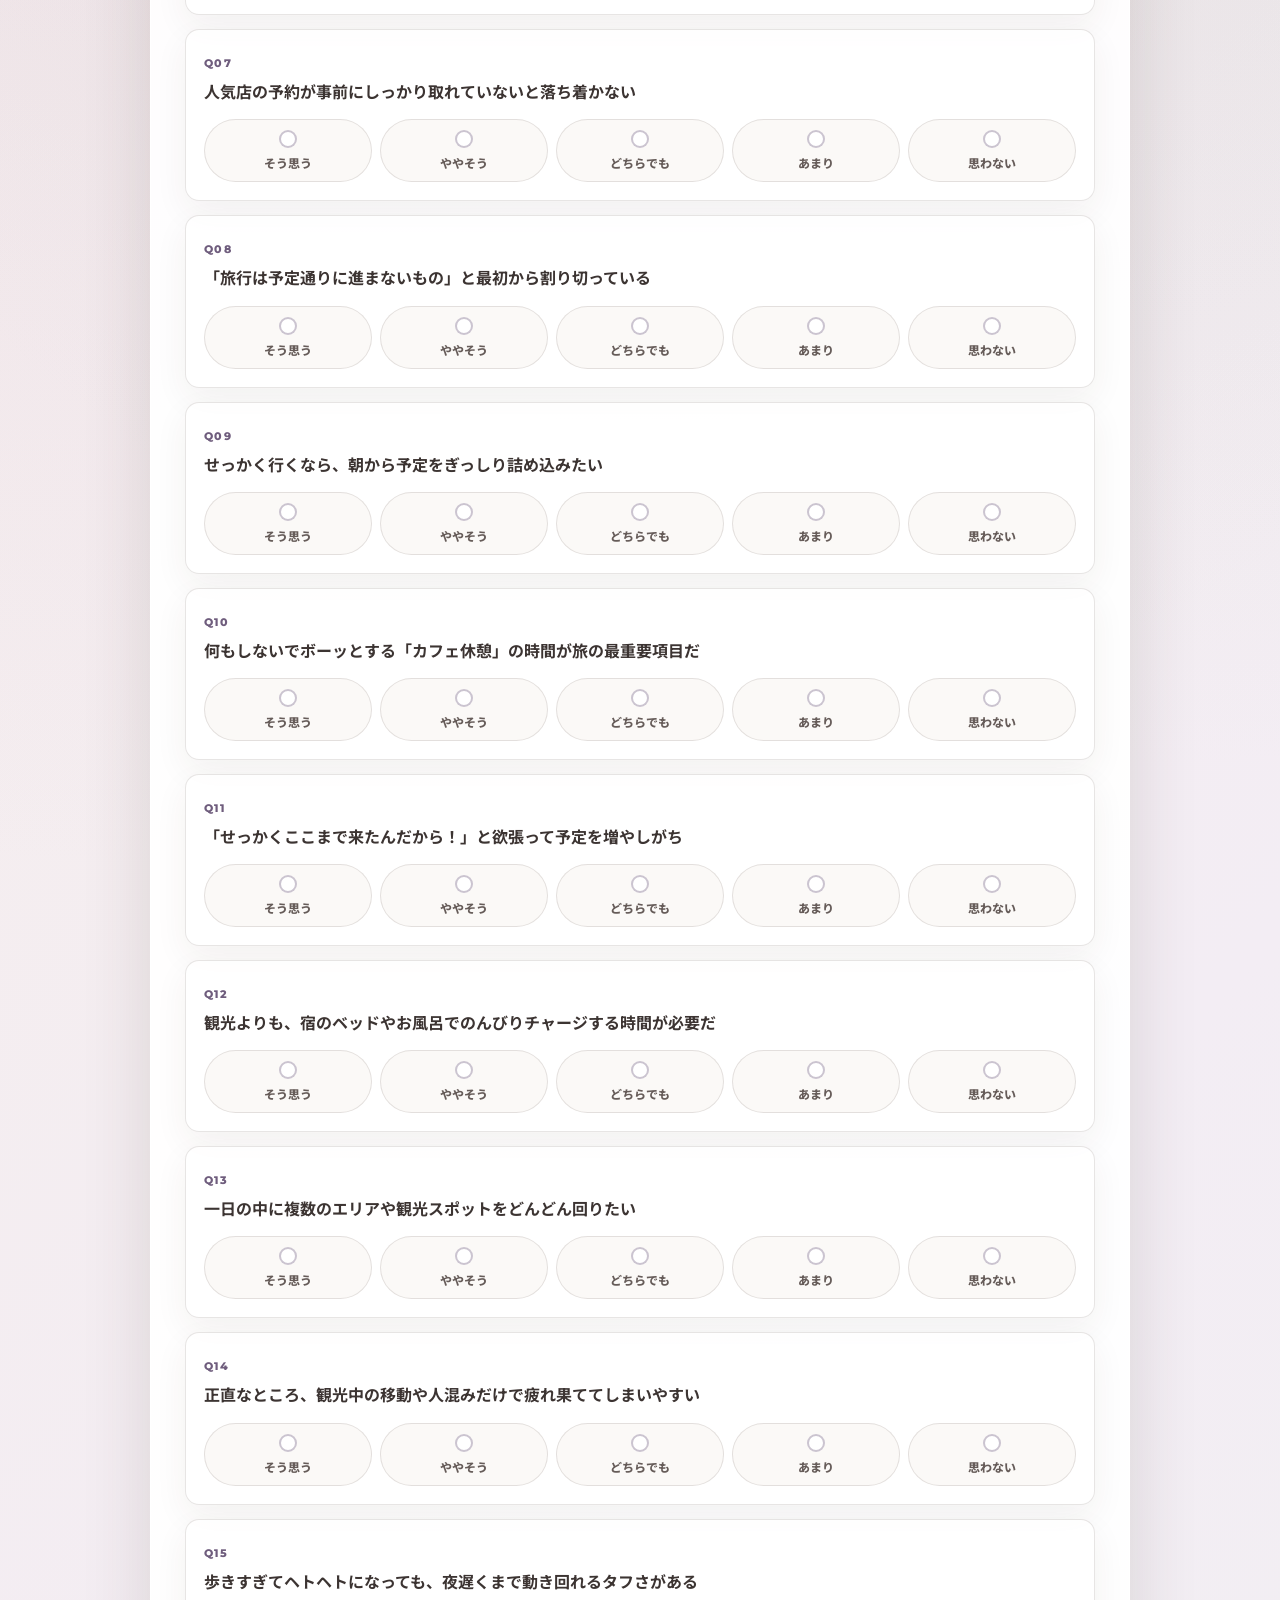
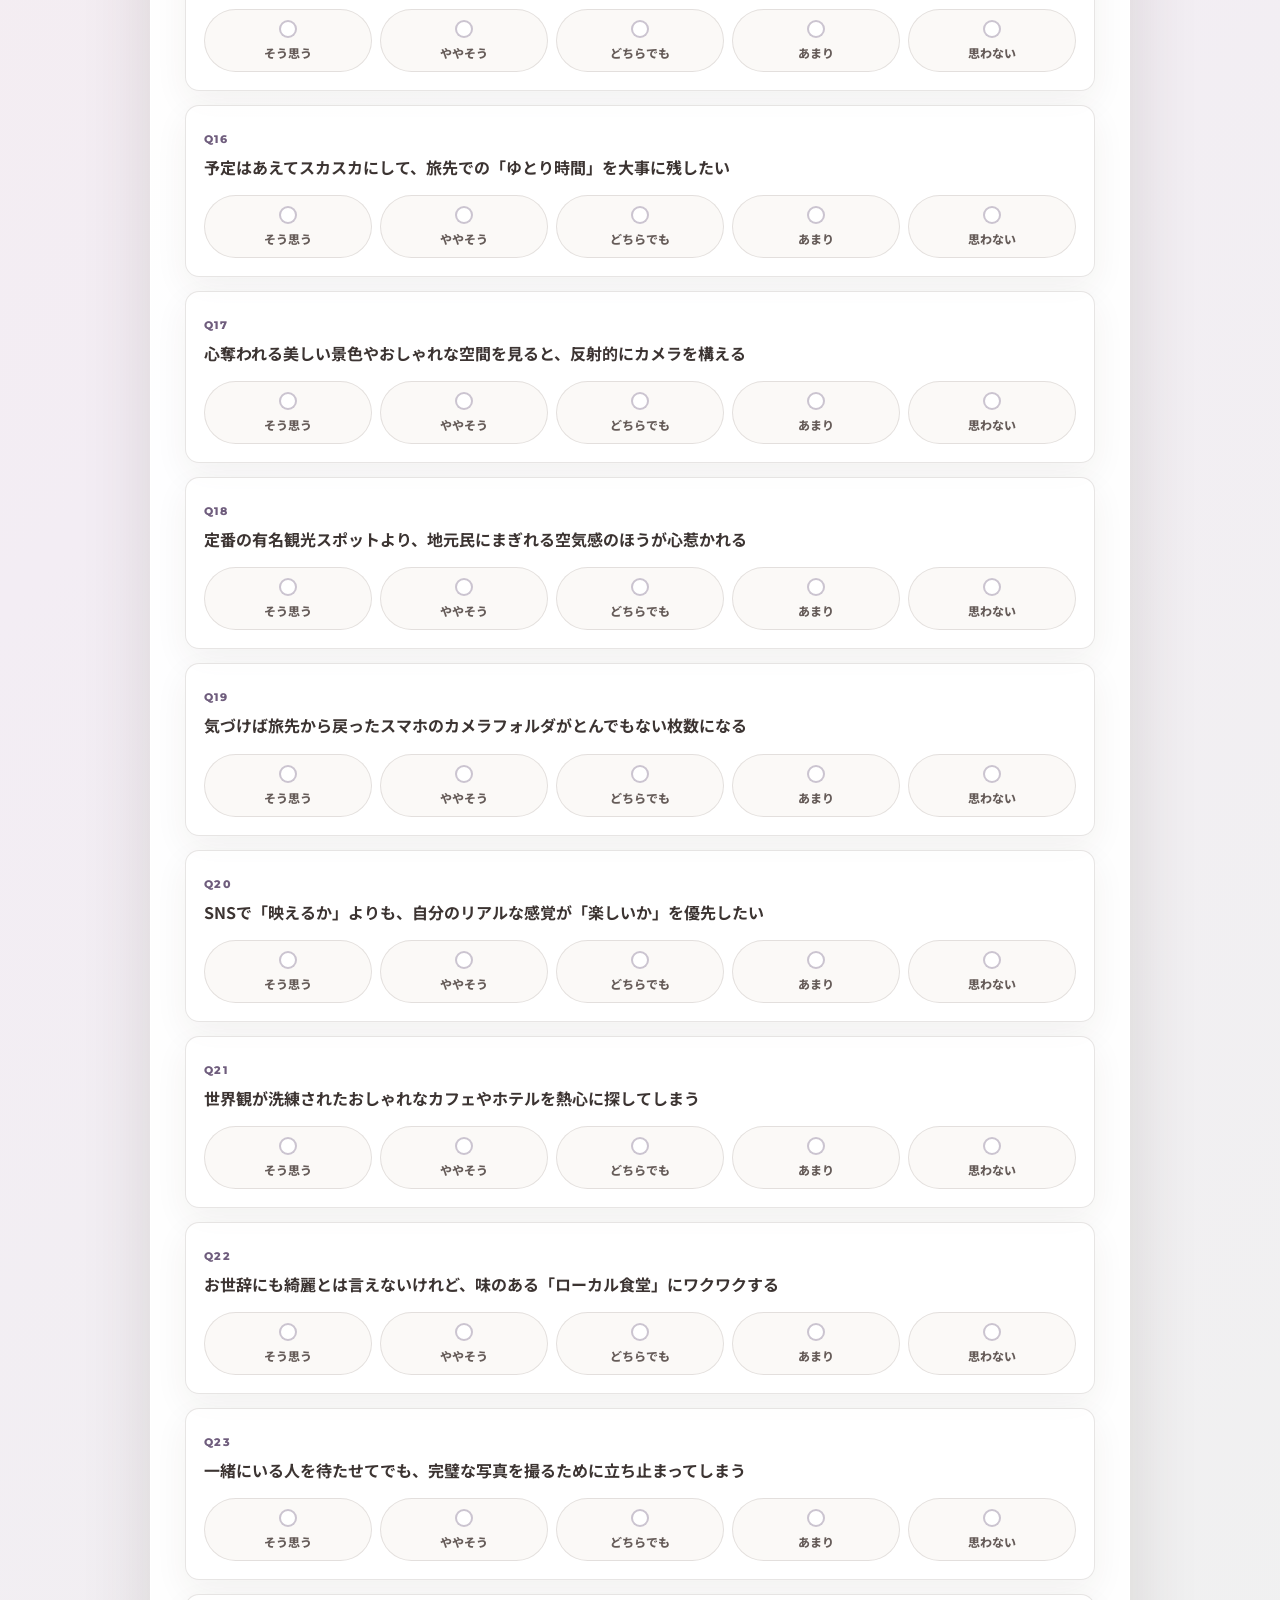
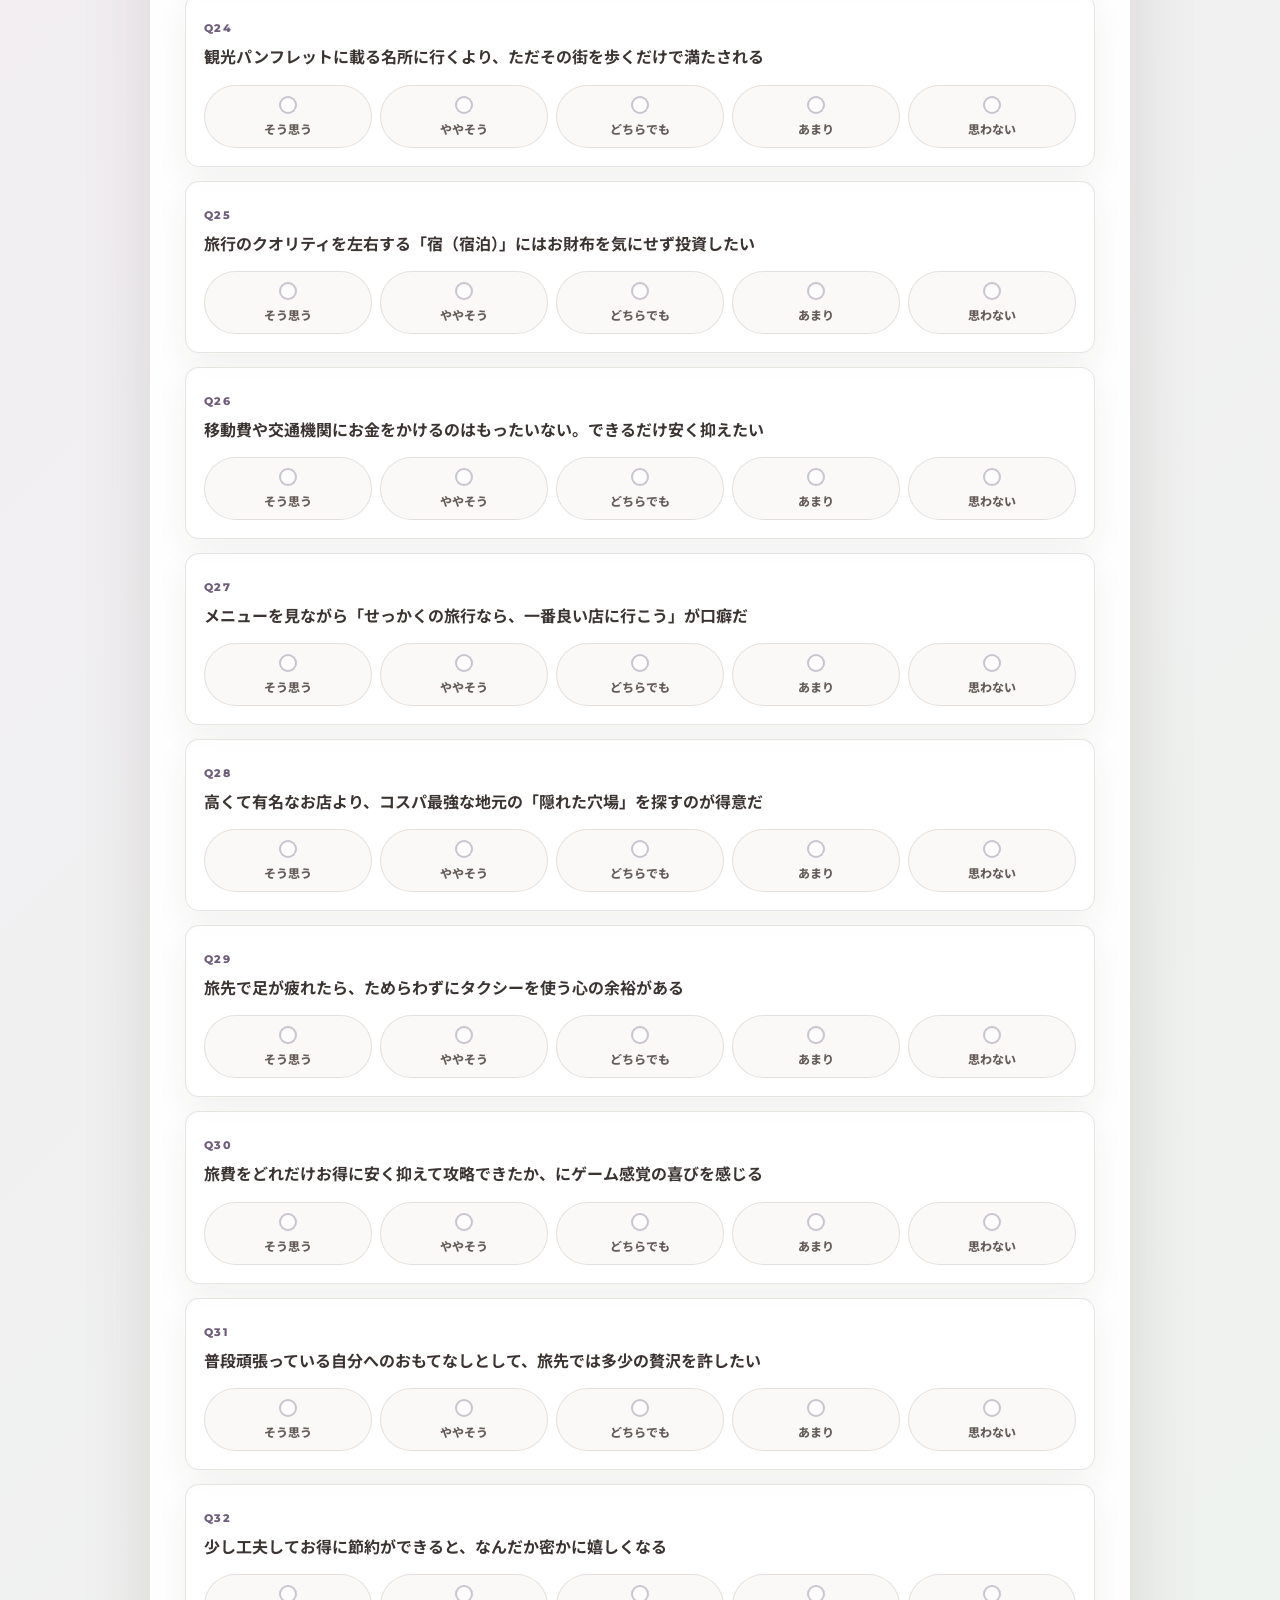
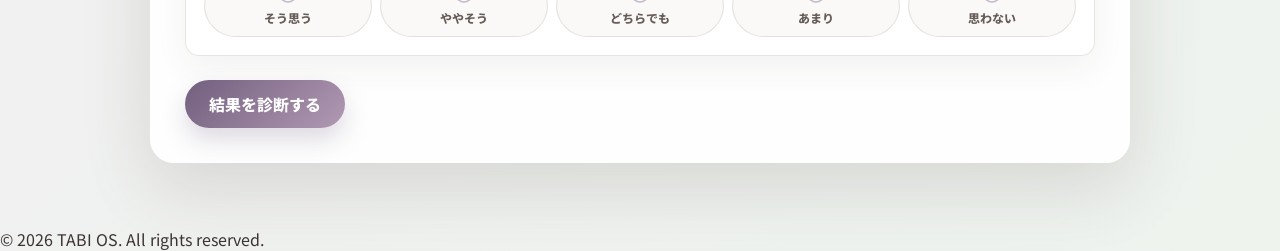
==== commit d308e7ba: "Update index.html" ====
--- a/index.html
+++ b/index.html
@@ -256,6 +256,24 @@
             </select>
           </div>
         </div>
+
+        <div class="form-group">
+          <label class="form-label" for="must-visit">行きたい場所 <span class="opt">任意</span></label>
+          <textarea
+            id="must-visit"
+            class="form-textarea form-textarea-compact"
+            placeholder="例: 清水寺、気になっているカフェ、海が見える場所、友人におすすめされたお店など"
+          ></textarea>
+        </div>
+
+        <div class="form-group">
+          <label class="form-label" for="fixed-plans">決まっている予定 <span class="opt">任意</span></label>
+          <textarea
+            id="fixed-plans"
+            class="form-textarea form-textarea-compact"
+            placeholder="例: 1日目18:00にホテルチェックイン、2日目12:00に予約済みランチ、最終日15:00までに空港へ"
+          ></textarea>
+        </div>
       </div>
 
       <!-- 03 コンディション -->
@@ -490,6 +508,10 @@
   </section>
 </div>
 
+<footer class="site-footer">
+  © 2026 TABI OS. All rights reserved.
+</footer>
+
 <script src="app.js"></script>
 </body>
 </html>
--- a/style.css
+++ b/style.css
@@ -421,6 +421,10 @@
   line-height: 1.7;
 }
 
+.form-textarea-compact {
+  min-height: 104px;
+}
+
 .form-input:focus,
 .form-select:focus,
 .form-textarea:focus {
@@ -951,8 +955,8 @@
 
 .bookmark-loading-visual {
   position: relative;
-  width: 210px;
-  height: 138px;
+  width: 230px;
+  height: 164px;
   margin-bottom: 24px;
 }
 
@@ -1057,6 +1061,100 @@
   background: #fffdf8;
 }
 
+.post-box {
+  position: absolute;
+  left: 82px;
+  bottom: 0;
+  width: 78px;
+  height: 58px;
+  border-radius: 14px 14px 10px 10px;
+  background: linear-gradient(145deg, #b49ab6, #8e779d);
+  box-shadow: 0 16px 34px rgba(80, 64, 74, 0.18);
+  opacity: 0;
+  transform: translateY(18px) scale(0.94);
+  animation: postBoxIn 5s ease-in-out infinite;
+}
+
+.post-box::before {
+  content: '';
+  position: absolute;
+  left: 17px;
+  right: 17px;
+  top: 16px;
+  height: 6px;
+  border-radius: 999px;
+  background: rgba(255, 253, 248, 0.88);
+}
+
+.post-box::after {
+  content: '';
+  position: absolute;
+  left: 31px;
+  bottom: -26px;
+  width: 18px;
+  height: 30px;
+  border-radius: 0 0 8px 8px;
+  background: #8e779d;
+}
+
+.post-envelope {
+  position: absolute;
+  left: 93px;
+  bottom: 34px;
+  width: 56px;
+  height: 36px;
+  border-radius: 7px;
+  background: #fffdf8;
+  border: 1px solid rgba(111, 93, 125, 0.16);
+  box-shadow: 0 12px 26px rgba(80, 64, 74, 0.16);
+  opacity: 0;
+  transform: translateY(26px) scale(0.9);
+  animation: envelopeRise 5s ease-in-out infinite;
+}
+
+.post-envelope::before,
+.post-envelope::after {
+  content: '';
+  position: absolute;
+  inset: 0;
+  border-radius: 7px;
+  background:
+    linear-gradient(145deg, transparent 48%, rgba(216, 200, 184, 0.55) 49%, transparent 51%),
+    linear-gradient(35deg, transparent 48%, rgba(216, 200, 184, 0.55) 49%, transparent 51%);
+}
+
+.post-paper {
+  position: absolute;
+  left: 108px;
+  bottom: 54px;
+  width: 28px;
+  height: 36px;
+  border-radius: 7px;
+  background: linear-gradient(145deg, #fffdf8, #f0e6ed);
+  border: 1px solid rgba(111, 93, 125, 0.12);
+  box-shadow: 0 10px 20px rgba(80, 64, 74, 0.12);
+  opacity: 0;
+  transform: translateY(20px) rotate(0deg) scale(0.9);
+  animation: paperPop 5s ease-in-out infinite;
+}
+
+.post-paper::after {
+  content: '';
+  position: absolute;
+  left: 6px;
+  right: 6px;
+  top: 10px;
+  height: 2px;
+  border-radius: 999px;
+  background: rgba(157, 135, 168, 0.28);
+  box-shadow: 0 8px 0 rgba(216, 200, 184, 0.32);
+}
+
+.post-paper-b {
+  left: 128px;
+  animation-delay: 0.12s;
+}
+
 .bookmark-loading-title {
   margin: 0;
   color: var(--ink);
@@ -1120,6 +1218,47 @@
   }
   50% {
     transform: rotate(-45deg) translateY(-4px) scale(1.06);
+  }
+}
+
+@keyframes postBoxIn {
+  0%, 48% {
+    opacity: 0;
+    transform: translateY(18px) scale(0.94);
+  }
+  58%, 100% {
+    opacity: 1;
+    transform: translateY(0) scale(1);
+  }
+}
+
+@keyframes envelopeRise {
+  0%, 56% {
+    opacity: 0;
+    transform: translateY(26px) scale(0.9);
+  }
+  66% {
+    opacity: 1;
+    transform: translateY(-8px) scale(1);
+  }
+  82%, 100% {
+    opacity: 1;
+    transform: translateY(-18px) scale(1);
+  }
+}
+
+@keyframes paperPop {
+  0%, 68% {
+    opacity: 0;
+    transform: translateY(20px) rotate(0deg) scale(0.9);
+  }
+  78% {
+    opacity: 1;
+    transform: translateY(-24px) rotate(-8deg) scale(1);
+  }
+  100% {
+    opacity: 0.92;
+    transform: translateY(-48px) rotate(8deg) scale(1);
   }
 }
 
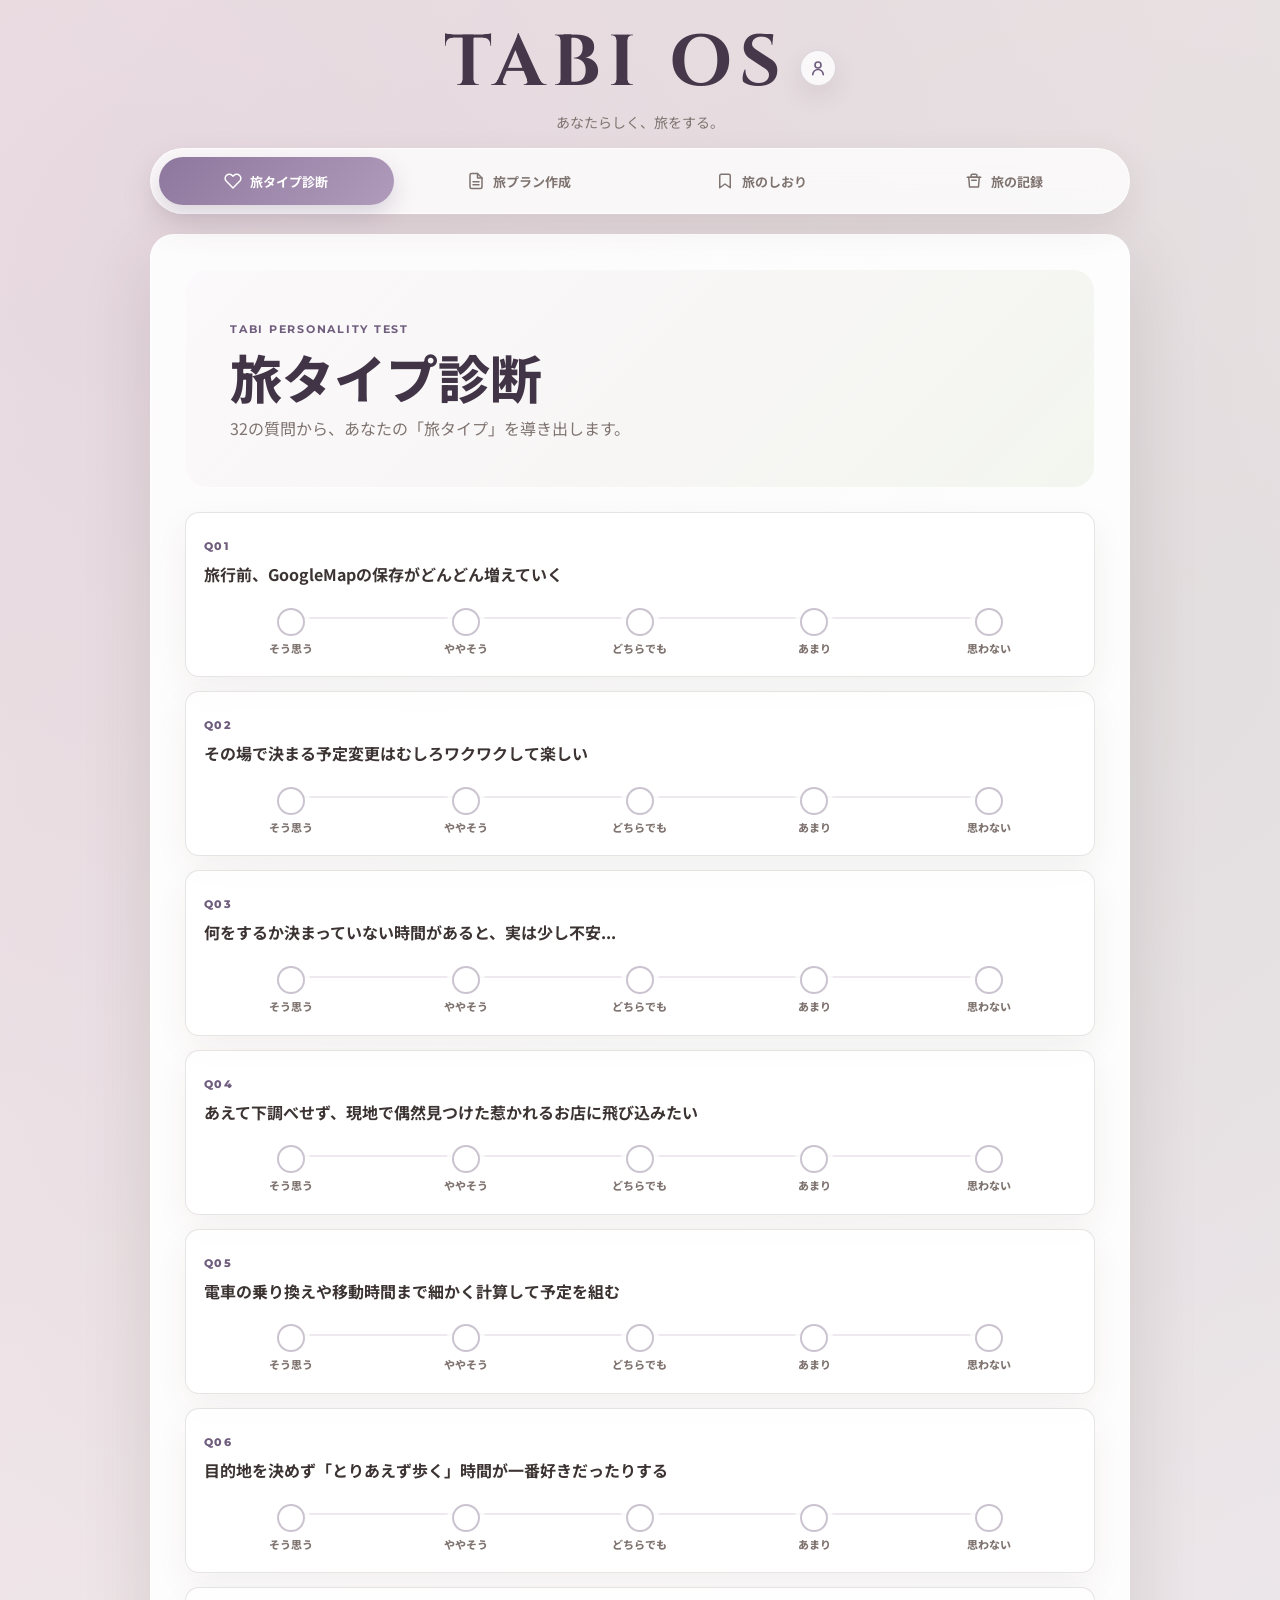
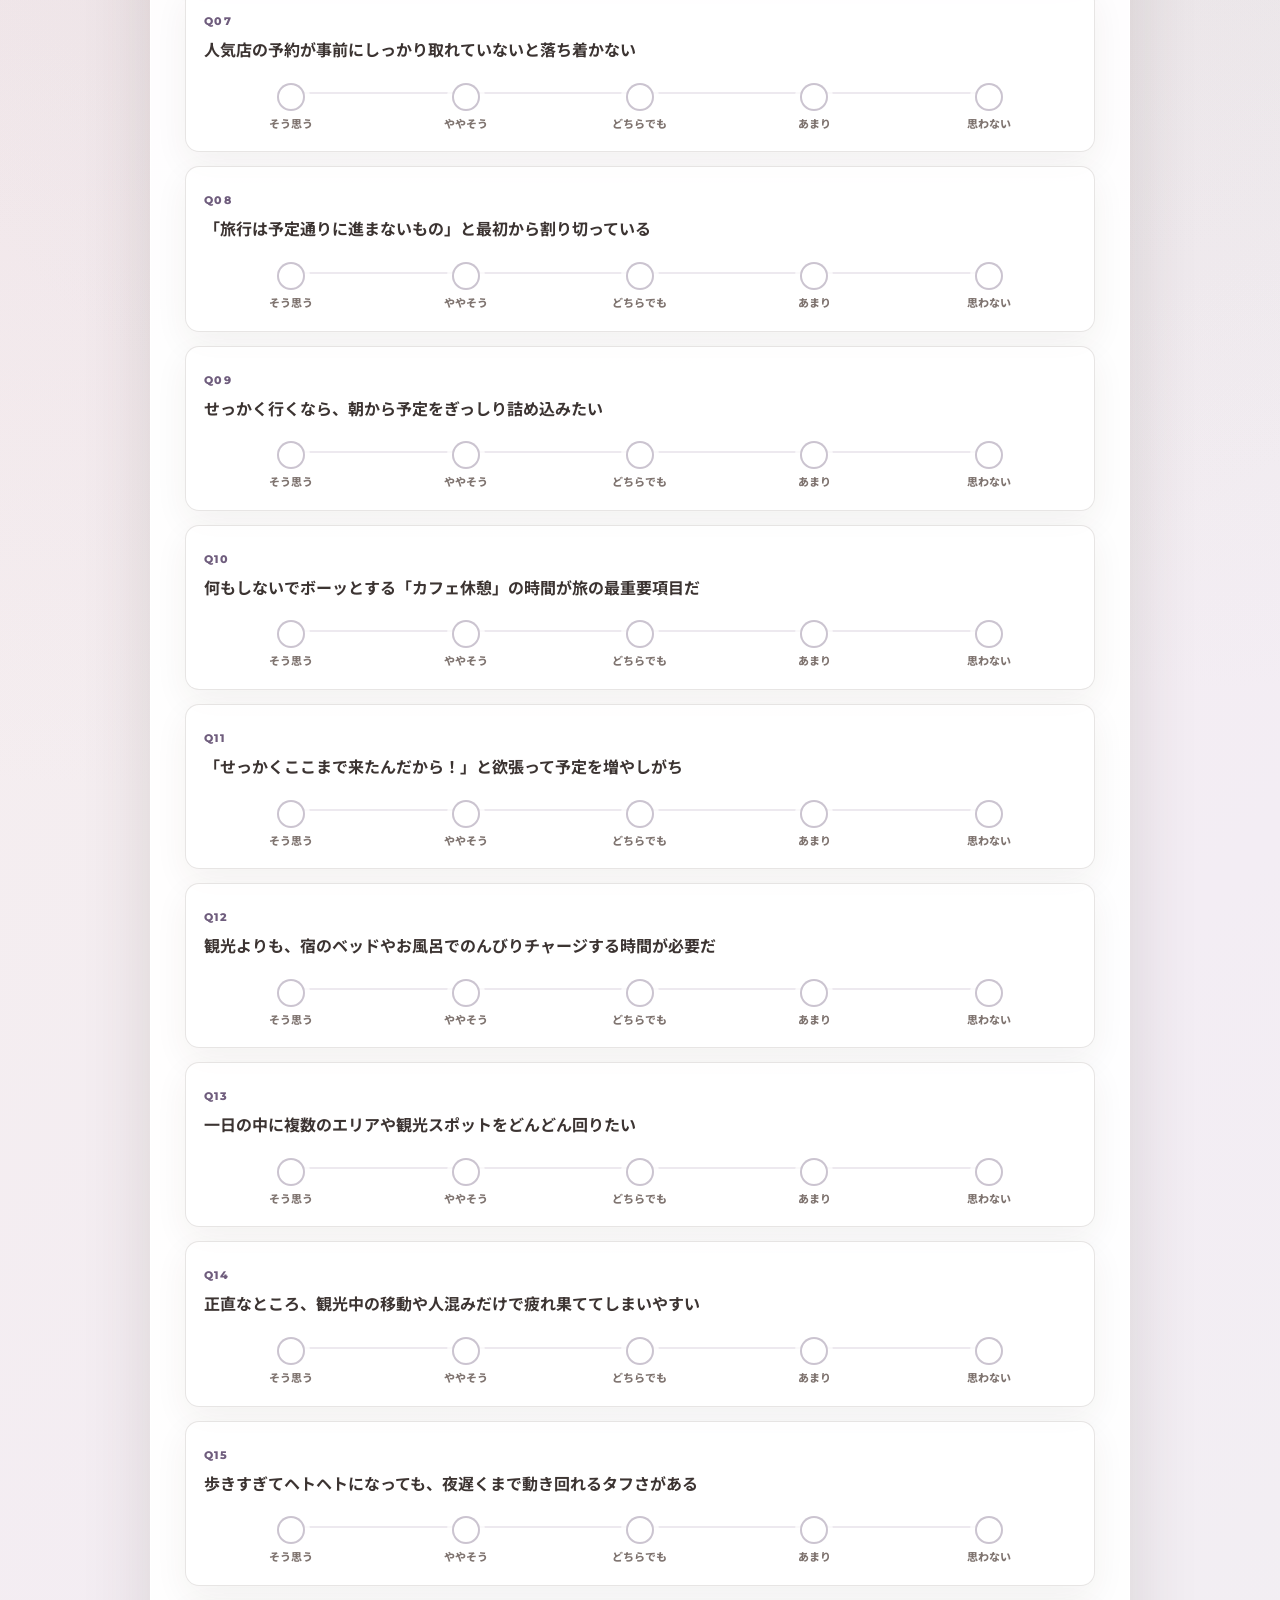
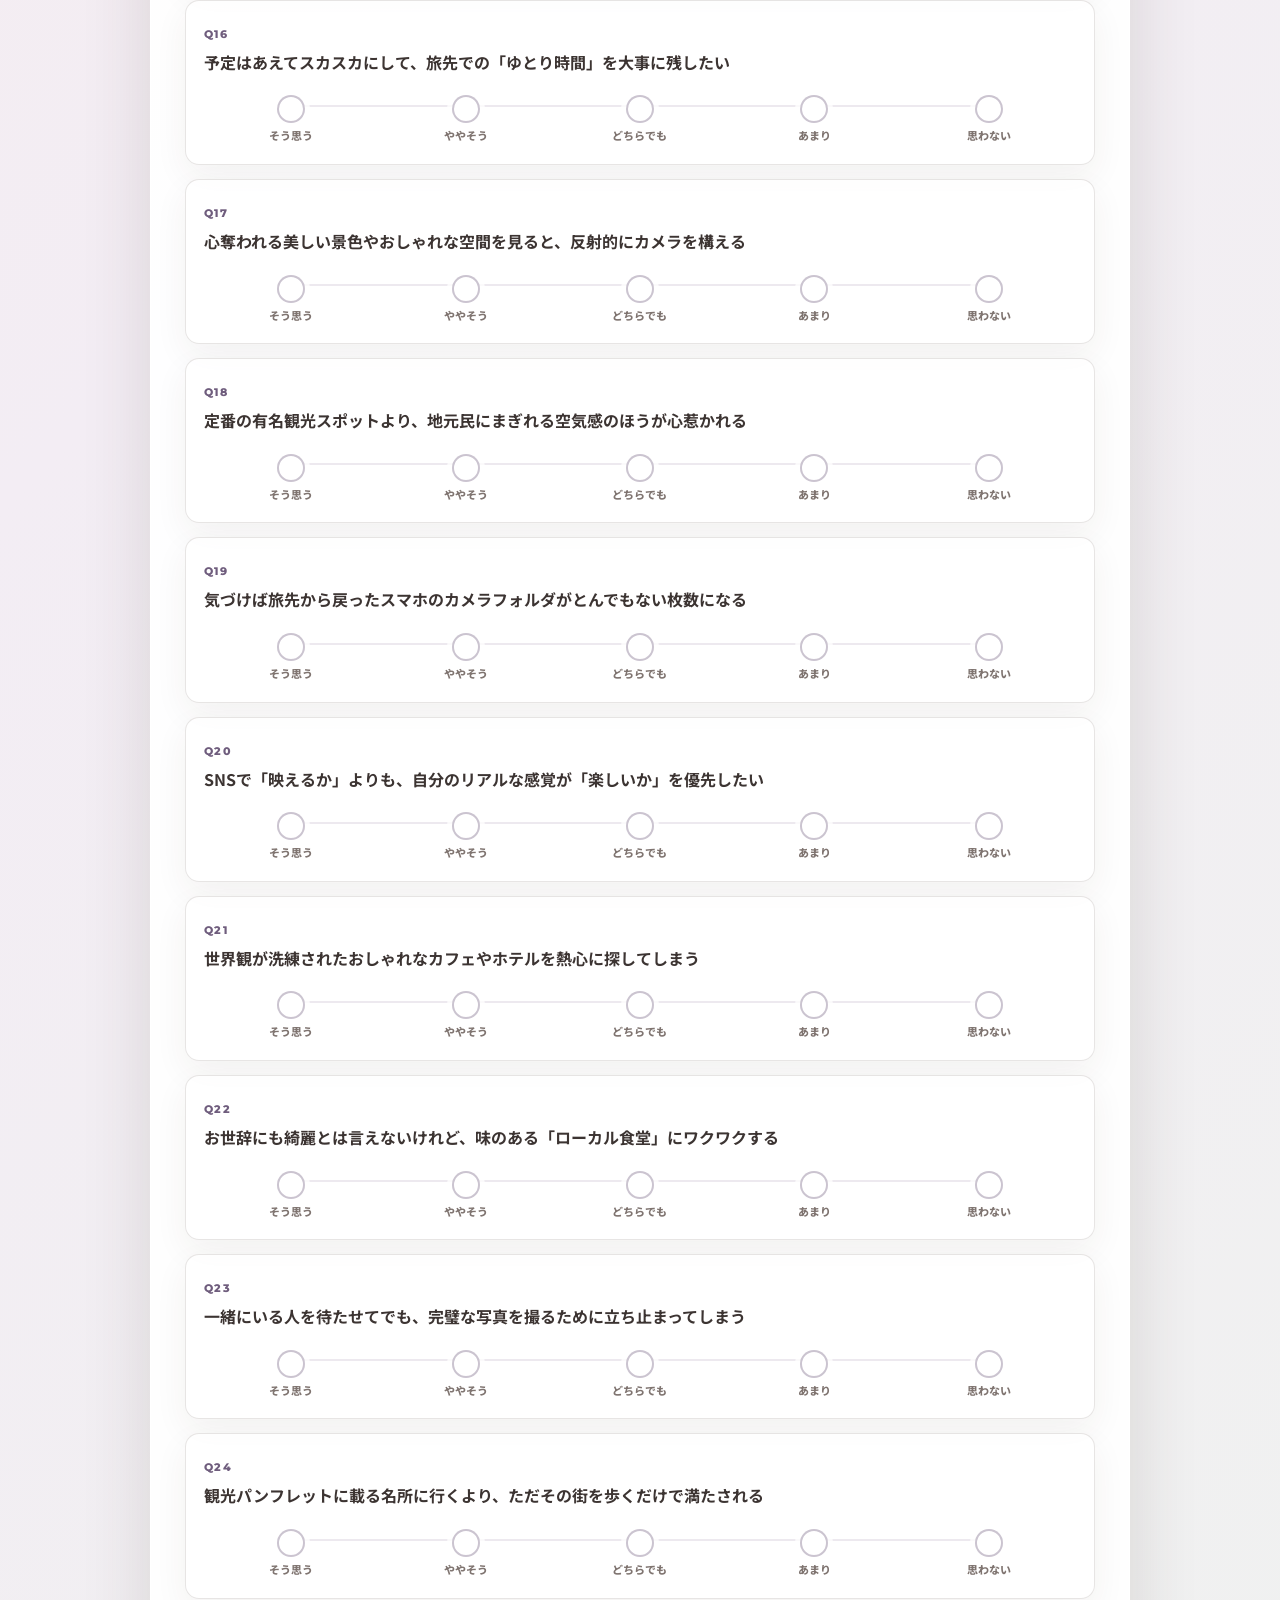
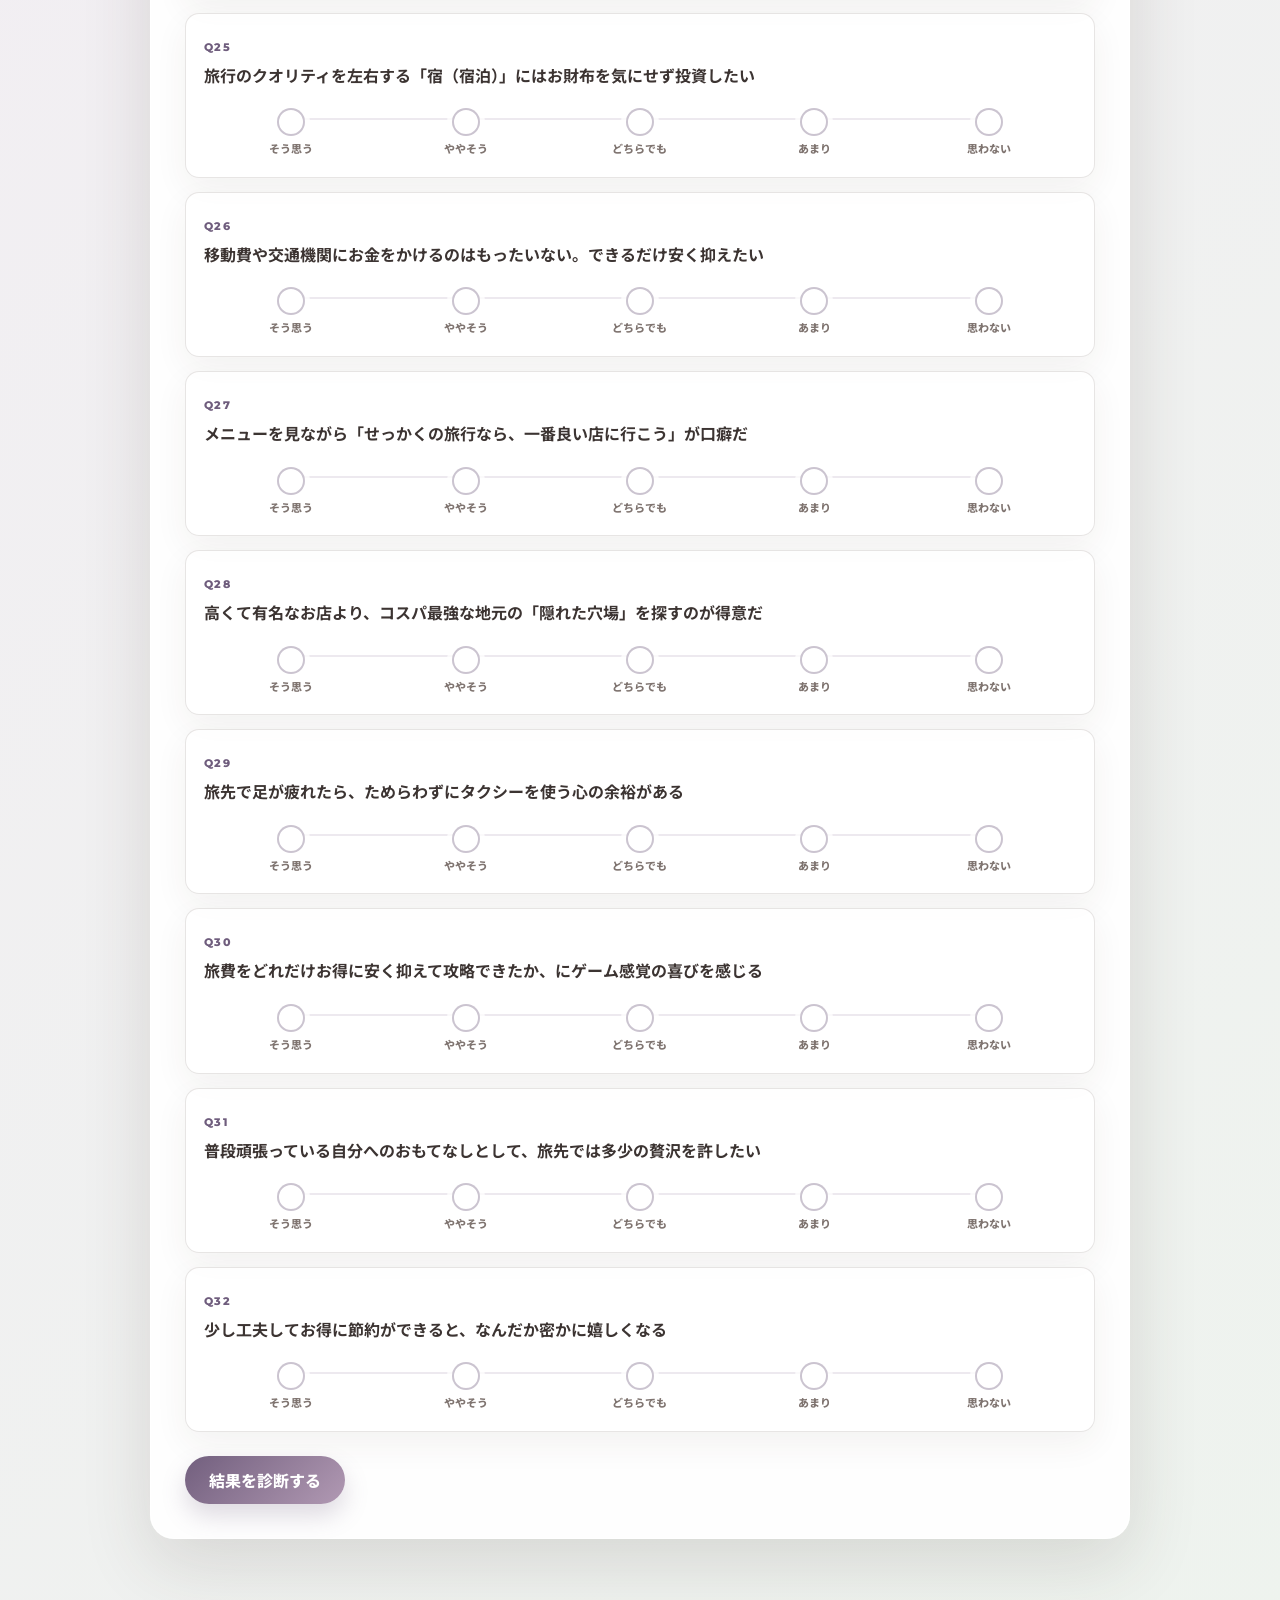
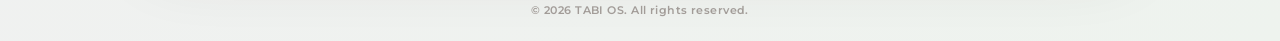
==== commit bc5f2ea9: "Add decision review section to index.html" ====
--- a/index.html
+++ b/index.html
@@ -437,6 +437,20 @@
       <p>しおりは<strong>別タブ</strong>で開きます。<br>Instagramストーリー用画像（1080×1920px）として保存できます。</p>
     </div>
 
+    <section id="decision-review" class="decision-review" style="display:none;">
+      <div class="decision-review-head">
+        <span class="hero-eyecatch">Decision Review</span>
+        <h3 class="decision-review-title">候補を選んで、しおりを仕上げる</h3>
+        <p class="decision-review-desc">ホテルや飲食店など、候補から選ぶ項目があります。各項目を確定してからしおりを生成します。</p>
+      </div>
+      <div id="decision-error" class="error-toast" style="display:none;"></div>
+      <div id="decision-list" class="decision-list"></div>
+      <div class="form-actions">
+        <button id="btn-finalize-shiori" class="btn-primary btn-accent" type="button">選択を反映してしおりを生成する →</button>
+        <button id="btn-reset-decision" class="btn-ghost" type="button">JSON入力に戻る</button>
+      </div>
+    </section>
+
   </div>
 </section>
 
--- a/style.css
+++ b/style.css
@@ -281,9 +281,22 @@
 }
 
 .q-options {
+  position: relative;
   display: grid;
   grid-template-columns: repeat(5, minmax(0, 1fr));
-  gap: 8px;
+  gap: 0;
+  padding-top: 2px;
+}
+
+.q-options::before {
+  content: '';
+  position: absolute;
+  left: 10%;
+  right: 10%;
+  top: 15px;
+  height: 2px;
+  border-radius: 999px;
+  background: rgba(157, 135, 168, 0.18);
 }
 
 .q-options input,
@@ -311,36 +324,49 @@
   transition: background 0.18s ease, color 0.18s ease, border-color 0.18s ease, transform 0.18s ease;
 }
 
-.opt-label {
+.q-options .opt-label {
   position: relative;
+  z-index: 1;
   flex-direction: column;
   gap: 6px;
+  min-height: 54px;
+  padding: 0 2px;
+  border: 0;
+  border-radius: 0;
+  background: transparent;
+  color: var(--muted);
 }
 
 .opt-circle {
-  width: 18px;
-  height: 18px;
+  width: 28px;
+  height: 28px;
   border: 2px solid rgba(111, 93, 125, 0.36);
   border-radius: 50%;
   background: #fff;
+  box-shadow: 0 0 0 5px rgba(255, 255, 255, 0.78);
   transition: border-color 0.18s ease, background 0.18s ease, box-shadow 0.18s ease;
 }
 
 .opt-mini {
-  font-size: 12px;
+  max-width: 100%;
+  overflow: hidden;
+  font-size: 11px;
   font-weight: 800;
+  line-height: 1.2;
+  white-space: nowrap;
+  text-overflow: ellipsis;
 }
 
 .opt-radio:checked ~ .opt-circle {
-  border-color: #fff;
-  background: #fff;
-  box-shadow: inset 0 0 0 5px #8e779d;
+  border-color: #8e779d;
+  background: #8e779d;
+  box-shadow: 0 0 0 5px rgba(238, 231, 243, 0.92), inset 0 0 0 6px #fff;
 }
 
 .opt-label:has(.opt-radio:checked) {
-  color: #fff;
+  color: var(--accent-deep);
   border-color: transparent;
-  background: linear-gradient(135deg, #8e779d, #b49ab6);
+  background: transparent;
 }
 
 .q-options input:checked + label,
@@ -376,12 +402,14 @@
 
 .form-group {
   margin-top: 16px;
+  min-width: 0;
 }
 
 .form-row {
   display: grid;
   grid-template-columns: repeat(2, minmax(0, 1fr));
   gap: 14px;
+  min-width: 0;
 }
 
 .form-label {
@@ -405,6 +433,8 @@
 .form-select,
 .form-textarea {
   width: 100%;
+  max-width: 100%;
+  min-width: 0;
   min-height: 48px;
   padding: 12px 14px;
   color: var(--ink);
@@ -430,6 +460,12 @@
 .form-textarea:focus {
   border-color: rgba(111, 93, 125, 0.54);
   box-shadow: 0 0 0 4px rgba(157, 135, 168, 0.14);
+}
+
+input[type="datetime-local"].form-input {
+  display: block;
+  appearance: none;
+  -webkit-appearance: none;
 }
 
 .chips {
@@ -678,6 +714,211 @@
   line-height: 1.8;
 }
 
+.decision-review {
+  margin-top: 18px;
+  padding: clamp(18px, 4vw, 28px);
+  background: rgba(255, 255, 255, 0.78);
+  border: 1px solid var(--line);
+  border-radius: var(--radius-sm);
+  box-shadow: 0 12px 34px rgba(65, 48, 42, 0.06);
+}
+
+.decision-review-title {
+  margin: 8px 0;
+  color: var(--ink);
+  font-size: 22px;
+  line-height: 1.45;
+}
+
+.decision-review-desc {
+  margin: 0;
+  color: var(--muted);
+  font-size: 13px;
+  line-height: 1.8;
+}
+
+.decision-list {
+  display: grid;
+  gap: 16px;
+  margin-top: 18px;
+}
+
+.decision-item-card {
+  padding: 18px;
+  border: 1px solid rgba(111, 93, 125, 0.14);
+  border-radius: 18px;
+  background:
+    radial-gradient(circle at 92% 8%, rgba(238, 231, 243, 0.72), transparent 32%),
+    rgba(255, 255, 255, 0.86);
+}
+
+.decision-item-top {
+  display: flex;
+  justify-content: space-between;
+  gap: 12px;
+  align-items: flex-start;
+  margin-bottom: 14px;
+}
+
+.decision-label {
+  margin: 0;
+  color: var(--ink);
+  font-size: 18px;
+  line-height: 1.45;
+}
+
+.decision-status-pill {
+  flex: 0 0 auto;
+  padding: 5px 10px;
+  border-radius: 999px;
+  color: var(--accent-deep);
+  background: var(--accent-soft);
+  font-size: 11px;
+  font-weight: 800;
+}
+
+.decision-options {
+  display: grid;
+  gap: 10px;
+}
+
+.decision-option {
+  width: 100%;
+  display: block;
+  padding: 14px;
+  border: 1px solid var(--line);
+  border-radius: 16px;
+  color: var(--ink);
+  background: rgba(250, 248, 246, 0.86);
+  text-align: left;
+}
+
+.decision-option.is-selected {
+  border-color: rgba(111, 93, 125, 0.56);
+  background: rgba(238, 231, 243, 0.82);
+  box-shadow: 0 0 0 4px rgba(157, 135, 168, 0.12);
+}
+
+.decision-option-name {
+  display: flex;
+  align-items: center;
+  justify-content: space-between;
+  gap: 8px;
+  margin-bottom: 8px;
+  font-weight: 800;
+}
+
+.decision-recommend {
+  padding: 3px 8px;
+  border-radius: 999px;
+  color: #fff;
+  background: linear-gradient(135deg, #8e779d, #b49ab6);
+  font-size: 10px;
+  font-weight: 800;
+  white-space: nowrap;
+}
+
+.decision-meta {
+  display: grid;
+  gap: 4px;
+  color: var(--muted);
+  font-size: 12px;
+  line-height: 1.6;
+}
+
+.decision-reason {
+  margin-top: 8px;
+  color: #5b514e;
+  font-size: 13px;
+  line-height: 1.7;
+}
+
+.decision-option-actions {
+  display: flex;
+  flex-wrap: wrap;
+  gap: 8px;
+  margin-top: 14px;
+}
+
+.decision-search-button,
+.decision-select-button {
+  display: inline-flex;
+  align-items: center;
+  justify-content: center;
+  min-height: 38px;
+  padding: 9px 14px;
+  border-radius: 999px;
+  font-size: 13px;
+  font-weight: 800;
+  text-decoration: none;
+  cursor: pointer;
+  transition: background 0.2s ease, color 0.2s ease, border-color 0.2s ease, transform 0.2s ease;
+}
+
+.decision-search-button {
+  border: 1px solid rgba(150, 130, 160, 0.25);
+  background: rgba(255, 255, 255, 0.72);
+  color: rgba(80, 72, 88, 0.72);
+}
+
+.decision-search-button:hover {
+  background: rgba(248, 244, 250, 0.95);
+  color: rgba(80, 72, 88, 0.92);
+}
+
+.decision-select-button {
+  border: 1px solid rgba(111, 93, 125, 0.32);
+  background: linear-gradient(135deg, rgba(142, 119, 157, 0.92), rgba(180, 154, 182, 0.92));
+  color: #fff;
+  box-shadow: 0 8px 18px rgba(111, 93, 125, 0.14);
+}
+
+.decision-select-button:hover {
+  transform: translateY(-1px);
+}
+
+.decision-custom-search {
+  width: fit-content;
+  margin-top: 2px;
+}
+
+.decision-custom {
+  display: grid;
+  gap: 9px;
+  margin-top: 12px;
+}
+
+.decision-custom-row {
+  display: grid;
+  grid-template-columns: 1fr auto auto;
+  gap: 8px;
+}
+
+.decision-custom-input {
+  min-width: 0;
+  min-height: 42px;
+  padding: 10px 13px;
+  border: 1px solid var(--line);
+  border-radius: 999px;
+  background: rgba(255, 255, 255, 0.9);
+  outline: none;
+}
+
+.decision-small-btn {
+  min-height: 42px;
+  padding: 0 14px;
+  border: 0;
+  border-radius: 999px;
+  color: var(--accent-deep);
+  background: rgba(238, 231, 243, 0.88);
+  font-weight: 800;
+}
+
+.decision-undecided {
+  color: #7a5a2a;
+  background: rgba(252, 230, 200, 0.82);
+}
+
 .archive-toolbar {
   display: flex;
   justify-content: space-between;
@@ -716,14 +957,36 @@
 }
 
 .archive-card {
+  position: relative;
   display: grid;
   grid-template-columns: 1fr auto;
   gap: 16px;
-  padding: 18px;
+  padding: 18px 46px 18px 18px;
   background: rgba(255, 255, 255, 0.82);
   border: 1px solid var(--line);
   border-radius: var(--radius-sm);
   box-shadow: 0 12px 34px rgba(65, 48, 42, 0.06);
+}
+
+.archive-delete {
+  position: absolute;
+  top: 12px;
+  right: 12px;
+  width: 30px;
+  height: 30px;
+  display: inline-grid;
+  place-items: center;
+  border: 0;
+  border-radius: 50%;
+  color: rgba(91, 83, 78, 0.52);
+  background: rgba(238, 231, 243, 0.64);
+  font-size: 18px;
+  line-height: 1;
+}
+
+.archive-delete:hover {
+  color: var(--ink);
+  background: rgba(238, 231, 243, 0.95);
 }
 
 .archive-meta {
@@ -908,6 +1171,17 @@
   margin: 0;
   color: var(--muted);
   line-height: 1.8;
+}
+
+.site-footer {
+  width: min(var(--max), calc(100% - 32px));
+  margin: 32px auto 24px;
+  color: rgba(127, 116, 112, 0.68);
+  font-family: "Montserrat", sans-serif;
+  font-size: 11px;
+  font-weight: 600;
+  letter-spacing: 0.04em;
+  text-align: center;
 }
 
 .bookmark-loading-overlay {
@@ -1319,12 +1593,22 @@
   }
 
   .q-options {
-    grid-template-columns: 1fr;
+    grid-template-columns: repeat(5, minmax(0, 1fr));
+    gap: 0;
   }
 
   .q-options label {
-    justify-content: flex-start;
-    min-height: 40px;
+    justify-content: center;
+    min-height: 50px;
+  }
+
+  .opt-circle {
+    width: 24px;
+    height: 24px;
+  }
+
+  .opt-mini {
+    font-size: 9px;
   }
 
   .form-row {
@@ -1344,6 +1628,10 @@
 
   .shiori-hint {
     align-items: flex-start;
+  }
+
+  .decision-custom-row {
+    grid-template-columns: 1fr;
   }
 
   .archive-toolbar,
